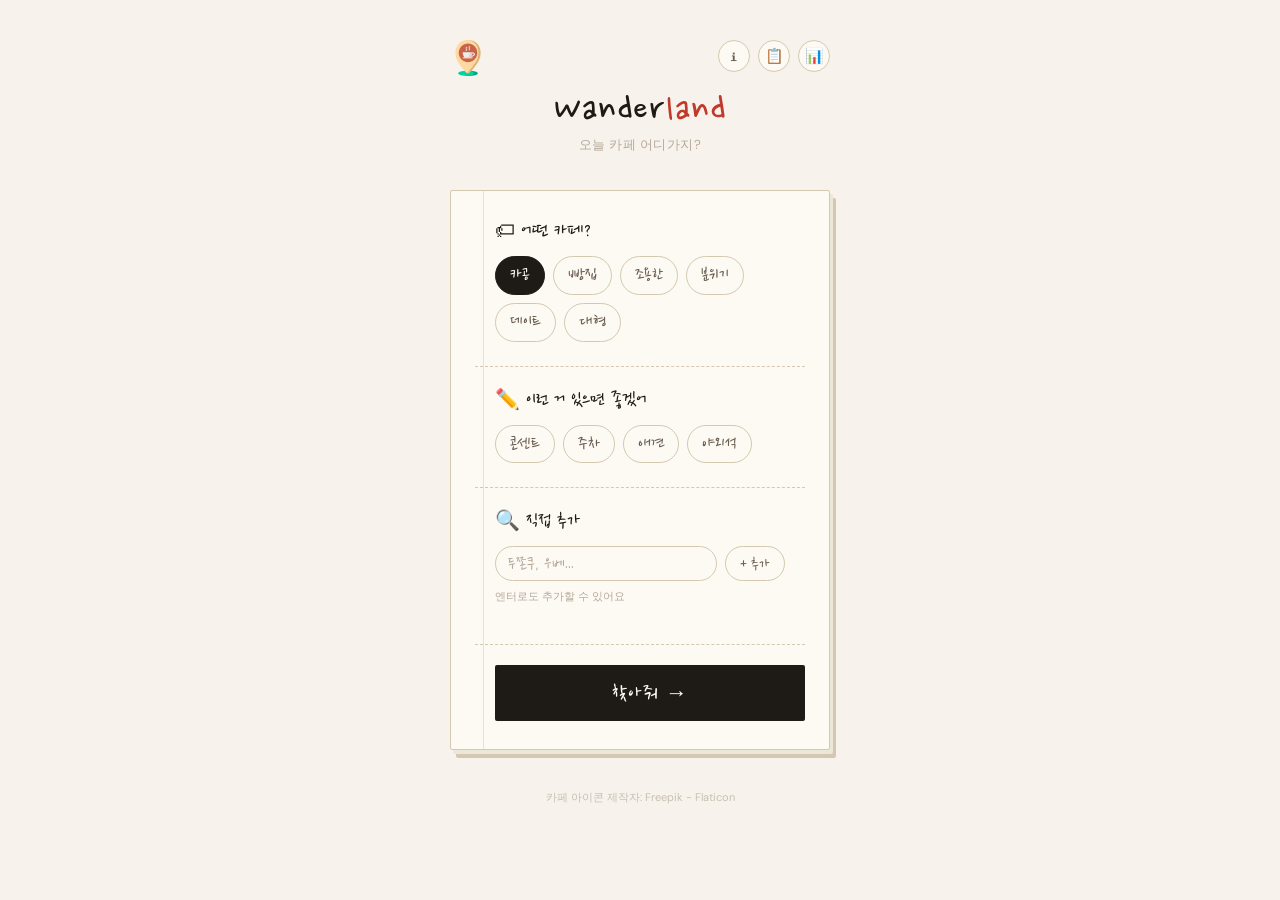
==== index.html @ 7b80c571 "refactor: 아이콘 파일 경로 정리" ====
<!DOCTYPE html>
<html lang="ko">
<head>
  <meta charset="UTF-8">
  <meta name="viewport" content="width=device-width, initial-scale=1.0">
  <meta name="theme-color" content="#fdfaf4">
  <meta name="apple-mobile-web-app-capable" content="yes">
  <title>Wanderland</title>
  <link rel="preconnect" href="https://fonts.googleapis.com">
  <link href="https://fonts.googleapis.com/css2?family=Nanum+Pen+Script&family=DM+Sans:wght@300;400;500&display=swap" rel="stylesheet">
  <link rel="manifest" href="/manifest.json">
  <link rel="apple-touch-icon" href="/images/wanderland-logo-192.png">
  <style>
    *, *::before, *::after { box-sizing: border-box; margin: 0; padding: 0; }

    :root {
      --cream: #f7f3ec;
      --cream-dark: #ede7da;
      --ink: #1e1a16;
      --ink-light: #6b5f52;
      --ink-faint: #b5a99a;
      --accent: #c0392b;
      --line: #d4c9b0;
      --green: #2e7d32;
      --green-bg: #e8f5e9;
      --red: #c62828;
      --red-bg: #fce4ec;
    }

    body {
      background: var(--cream);
      font-family: 'DM Sans', sans-serif;
      min-height: 100vh;
      display: flex;
      flex-direction: column;
      align-items: center;
      padding: 40px 16px 80px;
    }

    header {
      text-align: center;
      margin-bottom: 36px;
      width: 100%;
      max-width: 380px;
      position: relative;
      padding-top: 50px;
    }

    .logo-img {
      position: absolute;
      top: 0;
      left: 0;
      width: 36px;
      height: 36px;
      object-fit: contain;
    }

    .logo { font-family: 'Nanum Pen Script', cursive; font-size: 42px; color: var(--ink); letter-spacing: 1px; line-height: 1; }
    .logo span { color: var(--accent); }
    .tagline { font-size: 13px; color: var(--ink-faint); margin-top: 4px; letter-spacing: 0.5px; }

    .header-btns {
      position: absolute; top: 0; right: 0;
      display: flex; gap: 8px; align-items: center;
    }

    .icon-btn {
      width: 32px; height: 32px;
      border-radius: 50%;
      border: 1px solid var(--line);
      background: #fdfaf4;
      color: var(--ink-light);
      font-size: 15px;
      cursor: pointer;
      display: flex; align-items: center; justify-content: center;
      transition: all 0.15s;
      text-decoration: none;
    }

    .icon-btn:hover { background: var(--ink); color: #fdfaf4; border-color: var(--ink); }

    /* ── 메모지 카드 ── */
    .card {
      background: #fdfaf4;
      border: 1px solid var(--line);
      border-radius: 2px;
      padding: 28px 24px;
      width: 100%;
      max-width: 380px;
      position: relative;
      box-shadow: 3px 4px 0 var(--cream-dark), 6px 8px 0 var(--line);
    }

    /* 노트 왼쪽 세로선 */
    .card::before {
      content: '';
      position: absolute; top: 0; left: 32px;
      width: 1px; height: 100%;
      background: rgba(192, 57, 43, 0.15);
    }

    .section-title { font-family: 'Nanum Pen Script', cursive; font-size: 20px; color: var(--ink); margin-bottom: 12px; padding-left: 20px; }

    /* ── 칩 영역 ── */
    .chips {
      display: flex; flex-wrap: wrap; overflow-x: auto;
      gap: 8px; margin-bottom: 20px; padding-left: 20px; padding-bottom: 4px;
      scrollbar-width: none;
    }
    .chips::-webkit-scrollbar { display: none; }

    .chip {
      font-family: 'Nanum Pen Script', cursive; font-size: 18px;
      padding: 4px 14px; border-radius: 20px;
      border: 1.5px solid var(--line); background: transparent; color: var(--ink-light);
      cursor: pointer; transition: all 0.15s; user-select: none;
      line-height: 1.6; white-space: nowrap; flex-shrink: 0;
      display: flex; align-items: center; gap: 4px;
    }

    .chip:hover { border-color: var(--ink-light); }
    .chip.on { background: var(--ink); border-color: var(--ink); color: #fdfaf4; }
    .chip.accent.on { background: var(--accent); border-color: var(--accent); color: #fff; }
    /* 커스텀 칩 X 버튼 */
    .chip-remove { font-size: 12px; opacity: 0.7; cursor: pointer; margin-left: 2px; }

    /* ── 직접 키워드 입력 ── */
    .keyword-input-row {
      display: flex; gap: 8px;
      padding-left: 20px; margin-bottom: 8px;
      width: 100%; max-width: calc(100% - 20px);
    }

    .keyword-input {
      flex: 1 1 0; min-width: 0;
      font-family: 'Nanum Pen Script', cursive; font-size: 17px;
      padding: 6px 12px; border: 1.5px solid var(--line);
      border-radius: 20px; background: transparent; color: var(--ink); outline: none;
    }
    .keyword-input::placeholder { color: var(--ink-faint); }
    .keyword-input:focus { border-color: var(--ink-light); }

    .keyword-add-btn {
      flex-shrink: 0;
      font-family: 'Nanum Pen Script', cursive; font-size: 16px;
      padding: 6px 14px; border-radius: 20px;
      border: 1.5px solid var(--line); background: transparent; color: var(--ink-light);
      cursor: pointer; transition: all 0.15s; white-space: nowrap;
    }
    .keyword-add-btn:hover { background: var(--ink); border-color: var(--ink); color: #fdfaf4; }

    .keyword-hint { font-size: 11px; color: var(--ink-faint); padding-left: 20px; margin-bottom: 16px; }

    .divider { border: none; border-top: 1px dashed var(--line); margin: 4px 0 20px; }

    .find-btn {
      width: calc(100% - 20px); margin-left: 20px; padding: 14px;
      font-family: 'Nanum Pen Script', cursive; font-size: 22px;
      background: var(--ink); color: #fdfaf4;
      border: none; border-radius: 2px; cursor: pointer;
      letter-spacing: 1px; transition: transform 0.1s, background 0.1s;
    }
    .find-btn:active { transform: scale(0.98); }
    .find-btn:hover { background: #2c2520; }

    /* ── 로딩 ── */
    .loading { display: none; text-align: center; padding: 32px 0; font-family: 'Nanum Pen Script', cursive; font-size: 22px; color: var(--ink-light); }
    .loading.show { display: block; }

    /* ── 정렬 바 ── */
    .sort-bar { display: none; justify-content: space-between; align-items: center; width: 100%; max-width: 380px; margin: 16px 0 8px; }
    .sort-bar.show { display: flex; }
    .sort-btns { display: flex; gap: 8px; }

    .sort-btn { font-size: 12px; padding: 4px 12px; border-radius: 20px; border: 1px solid var(--line); background: transparent; color: var(--ink-light); cursor: pointer; transition: all 0.15s; }
    .sort-btn.on { background: var(--ink); border-color: var(--ink); color: #fdfaf4; }

    .feedback-link { font-size: 12px; color: var(--ink-faint); cursor: pointer; border-bottom: 1px dashed var(--line); padding-bottom: 1px; background: none; border-top: none; border-left: none; border-right: none; font-family: 'DM Sans', sans-serif; }
    .feedback-link:hover { color: var(--ink-light); }

    /* ── 반경 확장 안내 메시지 ── */
    .expand-notice { display: none; font-size: 12px; color: var(--ink-faint); text-align: center; margin-bottom: 8px; font-style: italic; }
    .expand-notice.show { display: block; }

    /* ── 결과 카드 ── */
    .results { width: 100%; max-width: 380px; display: flex; flex-direction: column; gap: 12px; }

    .result-card { background: #fdfaf4; border: 1px solid var(--line); border-radius: 2px; padding: 16px 18px; box-shadow: 2px 3px 0 var(--cream-dark); cursor: pointer; transition: transform 0.1s; animation: fadeUp 0.3s ease both; }
    .result-card:hover { transform: translateY(-2px); }

    @keyframes fadeUp { from { opacity: 0; transform: translateY(8px); } to { opacity: 1; transform: translateY(0); } }

    .result-name { font-family: 'Nanum Pen Script', cursive; font-size: 20px; color: var(--ink); margin-bottom: 4px; }
    .result-meta { font-size: 12px; color: var(--ink-faint); margin-bottom: 8px; }
    .result-tags { display: flex; flex-wrap: wrap; gap: 6px; }

    .tag { font-size: 11px; padding: 2px 8px; border-radius: 10px; background: var(--cream-dark); color: var(--ink-light); }
    .tag.open   { background: var(--green-bg); color: var(--green); }
    .tag.closed { background: var(--red-bg);   color: var(--red); }
    .map-hint { text-align: right; margin-top: 8px; font-size: 11px; color: var(--ink-faint); }

    .no-result { text-align: center; font-family: 'Nanum Pen Script', cursive; font-size: 22px; color: var(--ink-faint); padding: 32px 0; }
    .error-msg { display: none; font-size: 13px; color: var(--accent); text-align: center; margin-top: 8px; padding-left: 20px; }
    .error-msg.show { display: block; }

    /* ── 공통 모달 ── */
    .modal-overlay { display: none; position: fixed; inset: 0; background: rgba(30,26,22,0.45); z-index: 100; align-items: center; justify-content: center; padding: 16px; }
    .modal-overlay.show { display: flex; }

    .modal { background: #fdfaf4; border: 1px solid var(--line); border-radius: 2px; padding: 28px 24px; width: 100%; max-width: 340px; box-shadow: 4px 6px 0 var(--line); position: relative; max-height: 80vh; overflow-y: auto; }

    .modal-title { font-family: 'Nanum Pen Script', cursive; font-size: 24px; color: var(--ink); margin-bottom: 16px; }
    .modal-close { position: absolute; top: 12px; right: 16px; font-size: 18px; color: var(--ink-faint); cursor: pointer; background: none; border: none; font-family: 'DM Sans', sans-serif; }

    /* 피드백 모달 */
    .star-row { display: flex; gap: 8px; margin-bottom: 16px; }
    .star { font-size: 28px; cursor: pointer; transition: transform 0.1s; filter: grayscale(1); opacity: 0.4; }
    .star.on { filter: grayscale(0); opacity: 1; }
    .star:hover { transform: scale(1.2); }
    .modal-label { font-family: 'Nanum Pen Script', cursive; font-size: 18px; color: var(--ink-light); margin-bottom: 8px; display: block; }
    .modal-textarea { width: 100%; font-family: 'DM Sans', sans-serif; font-size: 13px; padding: 10px 12px; border: 1.5px solid var(--line); border-radius: 4px; background: var(--cream); color: var(--ink); resize: none; outline: none; margin-bottom: 16px; height: 80px; }
    .modal-textarea:focus { border-color: var(--ink-light); }
    .modal-submit { width: 100%; padding: 12px; font-family: 'Nanum Pen Script', cursive; font-size: 20px; background: var(--ink); color: #fdfaf4; border: none; border-radius: 2px; cursor: pointer; transition: background 0.1s; }
    .modal-submit:hover { background: #2c2520; }
    .modal-submit:disabled { opacity: 0.5; cursor: not-allowed; }

    /* (i) 안내 모달 */
    .info-section { margin-bottom: 16px; }
    .info-section-title { font-family: 'Nanum Pen Script', cursive; font-size: 18px; color: var(--ink); margin-bottom: 6px; }
    .info-item { font-size: 13px; color: var(--ink-light); line-height: 1.7; padding-left: 4px; }

    /* 개발자 노트 모달 */
    .release-list { display: flex; flex-direction: column; gap: 16px; }
    .release-note { background: var(--cream); border: 1px solid var(--line); border-radius: 2px; padding: 14px 16px; position: relative; box-shadow: 2px 3px 0 var(--cream-dark); }
    .release-note:nth-child(1) { transform: rotate(-0.5deg); }
    .release-note:nth-child(2) { transform: rotate(0.3deg); }
    .release-note:nth-child(3) { transform: rotate(-0.2deg); }
    .release-version { font-family: 'Nanum Pen Script', cursive; font-size: 20px; color: var(--accent); margin-bottom: 8px; }
    .release-date { font-size: 0.8rem; opacity: 0.7; }
    .release-item { font-size: 13px; color: var(--ink-light); line-height: 1.8; padding-left: 4px; }
    .release-item::before { content: '— '; color: var(--ink-faint); }
    
    .footer {
      margin-top: 40px;
      font-size: 11px;
      color: var(--ink-faint);
      text-align: center;
      opacity: 0.7;
    }

    .footer a {
      color: inherit;
      text-decoration: none;
    }
  </style>
</head>
<body>

  <header>
    <img src="/images/wanderland-logo-512.png" class="logo-img" alt="Wanderland 로고">
    <div class="logo">Wander<span>land</span></div>
    <p class="tagline">오늘 카페 어디가지?</p>
    <div class="header-btns">
      <button class="icon-btn" onclick="openModal('info-modal')" title="앱 안내">ℹ</button>
      <button class="icon-btn" onclick="openModal('devnote-modal')" title="개발자 노트">📋</button>
      <a class="icon-btn" href="/dashboard.html" title="대시보드">📊</a>
    </div>
  </header>

  <div class="card">
    <!-- 섹션 1: 어떤 카페? (기본 칩) -->
    <p class="section-title">🏷 어떤 카페?</p>
    <div class="chips" id="type-chips">
      <span class="chip on"  data-value="카공">카공</span>
      <span class="chip"     data-value="빵집">빵집</span>
      <span class="chip"     data-value="조용한">조용한</span>
      <span class="chip"     data-value="분위기 좋은">분위기</span>
      <span class="chip"     data-value="데이트">데이트</span>
      <span class="chip"     data-value="대형">대형</span>
    </div>

    <hr class="divider">

    <!-- 섹션 2: 편의 시설 칩 -->
    <p class="section-title">✏️ 이런 거 있으면 좋겠어</p>
    <div class="chips" id="feature-chips">
      <span class="chip accent" data-value="콘센트">콘센트</span>
      <span class="chip accent" data-value="주차">주차</span>
      <span class="chip accent" data-value="애견동반">애견</span>
      <span class="chip accent" data-value="야외석">야외석</span>
    </div>

    <hr class="divider">

    <!-- 섹션 3: 직접 키워드 입력 → 칩으로 추가 -->
    <p class="section-title">🔍 직접 추가</p>
    <div class="keyword-input-row">
      <input class="keyword-input" id="keyword-input" type="text" placeholder="두쫀쿠, 우베..." maxlength="20">
      <button class="keyword-add-btn" onclick="addCustomChip()">+ 추가</button>
    </div>
    <p class="keyword-hint">엔터로도 추가할 수 있어요</p>
    <div class="chips" id="custom-chips"></div>

    <hr class="divider">
    <button class="find-btn" onclick="search()">찾아줘 →</button>
    <p class="error-msg" id="error-msg">위치 권한이 필요해요. 브라우저에서 허용해줘요!</p>
  </div>

  <div class="loading" id="loading">헤매는 중... 🗺</div>

  <!-- 정렬 바 + 피드백 버튼 -->
  <div class="sort-bar" id="sort-bar">
    <div class="sort-btns">
      <button class="sort-btn on" id="sort-distance" onclick="sortBy('distance')">가까운 순</button>
      <button class="sort-btn"    id="sort-rating"   onclick="sortBy('rating')">리뷰 순</button>
    </div>
    <button class="feedback-link" onclick="openModal('feedback-modal')">피드백 남기기 ✏️</button>
  </div>

  <!-- 반경 확장 안내 -->
  <p class="expand-notice" id="expand-notice"></p>
  <div class="results" id="results"></div>

  <!-- (i) 앱 안내 모달 — 내용은 API에서 동적으로 채움 -->
  <div class="modal-overlay" id="info-modal">
    <div class="modal">
      <button class="modal-close" onclick="closeModal('info-modal')">✕</button>
      <p class="modal-title">Wanderland 안내 ℹ</p>
      <div id="info-content">
        <p class="info-item" style="color:var(--ink-faint)">불러오는 중...</p>
      </div>
    </div>
  </div>

  <!-- 개발자 노트 모달 — 내용은 API에서 동적으로 채움 -->
  <div class="modal-overlay" id="devnote-modal">
    <div class="modal">
      <button class="modal-close" onclick="closeModal('devnote-modal')">✕</button>
      <p class="modal-title">개발자 노트 📋</p>
      <div class="release-list" id="devnote-content">
        <p class="release-item" style="color:var(--ink-faint)">불러오는 중...</p>
      </div>
    </div>
  </div>

  <!-- 피드백 모달 -->
  <div class="modal-overlay" id="feedback-modal">
    <div class="modal">
      <button class="modal-close" onclick="closeModal('feedback-modal')">✕</button>
      <p class="modal-title">어떠셨어요? 🗒</p>
      <span class="modal-label">별점</span>
      <div class="star-row" id="star-row">
        <span class="star" data-v="1">⭐</span>
        <span class="star" data-v="2">⭐</span>
        <span class="star" data-v="3">⭐</span>
        <span class="star" data-v="4">⭐</span>
        <span class="star" data-v="5">⭐</span>
      </div>
      <span class="modal-label">한 마디 (선택)</span>
      <textarea class="modal-textarea" id="feedback-comment" placeholder="불편한 점, 원하는 기능, 뭐든요!"></textarea>
      <button class="modal-submit" id="modal-submit" onclick="submitFeedback()">제출할게요 →</button>
    </div>
  </div>

<script>
  // ─────────────────────────────────────────────
  // 상태 (State)
  // ─────────────────────────────────────────────
  const state = {
    places: [],          // 검색 결과
    sort: 'distance',    // 현재 정렬 기준
    userLat: null,       // 현재 위치 위도
    userLng: null,       // 현재 위치 경도
    customChips: [],     // 사용자가 직접 추가한 칩 목록
    feedbackRating: 0    // 피드백 별점
  };

  // ─────────────────────────────────────────────
  // ContentLoader: content/ 폴더 데이터를 API로 가져와 모달에 렌더링
  // ─────────────────────────────────────────────
  const ContentLoader = {
    // 앱 안내 (i) 모달 채우기
    async loadInfo() {
      const res  = await fetch('/api/content?type=info');
      const data = await res.json();

      document.getElementById('info-content').innerHTML =
        data.sections.map(s => `
          <div class="info-section">
            <p class="info-section-title">${s.title}</p>
            <p class="info-item">${s.body}</p>
          </div>
        `).join('');
    },

    // 개발자 노트 모달 채우기
    async loadDevNotes() {
      const res   = await fetch('/api/content?type=devnotes');
      const notes = await res.json();

      document.getElementById('devnote-content').innerHTML =
        notes.map((note, i) => `
          <div class="release-note" style="transform: rotate(${['-0.5deg','0.3deg','-0.2deg'][i % 3]})">
            <p class="release-version">${note.version}${i === 0 ? ' — NEW!' : ''}${note.label ? ` — ${note.label}` : ''}
              <span class="release-date">${note.date ?? ''}</span>
            </p>
            ${note.items.map(item => `<p class="release-item">${item}</p>`).join('')}
          </div>
        `).join('');
    }
  };

  // ─────────────────────────────────────────────
  // ModalManager
  // ─────────────────────────────────────────────
  function openModal(id) {
    document.getElementById(id).classList.add('show');

    // 모달 열릴 때 콘텐츠 로드 (최초 1회)
    if (id === 'info-modal' && !ContentLoader._infoLoaded) {
      ContentLoader.loadInfo();
      ContentLoader._infoLoaded = true;
    }
    if (id === 'devnote-modal' && !ContentLoader._devLoaded) {
      ContentLoader.loadDevNotes();
      ContentLoader._devLoaded = true;
    }
  }

  function closeModal(id) {
    document.getElementById(id).classList.remove('show');
    if (id === 'feedback-modal') {
      state.feedbackRating = 0;
      document.querySelectorAll('.star').forEach(s => s.classList.remove('on'));
      document.getElementById('feedback-comment').value = '';
    }
  }

  document.querySelectorAll('.modal-overlay').forEach(overlay => {
    overlay.addEventListener('click', e => {
      if (e.target === overlay) overlay.classList.remove('show');
    });
  });

  // ─────────────────────────────────────────────
  // ChipManager : 칩 선택/추가/삭제 관리
  // ─────────────────────────────────────────────
  const ChipManager = {
    // 기본 칩 토글 (on/off)
    init() {
      document.querySelectorAll('#type-chips .chip, #feature-chips .chip').forEach(chip => {
        chip.addEventListener('click', () => chip.classList.toggle('on'));
      });

      // 키워드 입력창 엔터키로 추가
      document.getElementById('keyword-input').addEventListener('keydown', e => {
        if (e.key === 'Enter') this.addCustom();
      });
    },

    // 선택된 칩의 data-value 배열 반환
    getSelected(groupId) {
      return [...document.querySelectorAll(`#${groupId} .chip.on`)].map(c => c.dataset.value);
    },

    // 커스텀 칩 추가 (입력창 → 칩으로 변환)
    addCustom() {
      const input = document.getElementById('keyword-input');
      const val = input.value.trim();
      if (!val || state.customChips.includes(val)) return;

      state.customChips.push(val);

      const chip = document.createElement('span');
      chip.className = 'chip on accent';
      chip.dataset.value = val;
      chip.innerHTML = `${val} <span class="chip-remove" onclick="ChipManager.removeCustom('${val}', this.parentElement)">✕</span>`;

      document.getElementById('custom-chips').appendChild(chip);
      input.value = '';
    },

    // 커스텀 칩 삭제
    removeCustom(val, el) {
      state.customChips = state.customChips.filter(v => v !== val);
      el.remove();
    },

    // 현재 선택된 모든 키워드 (기본 + 편의 + 커스텀)
    getAllKeywords() {
      return [
        ...this.getSelected('type-chips'),
        ...this.getSelected('feature-chips'),
        ...state.customChips
      ];
    }
  };

  // ─────────────────────────────────────────────
  // GeoUtils: 거리 계산 유틸리티
  // ─────────────────────────────────────────────
  const GeoUtils = {
    // Haversine 공식으로 두 좌표 사이 거리(m) 계산
    distance(lat1, lng1, lat2, lng2) {
      const R = 6371000;
      const dLat = (lat2 - lat1) * Math.PI / 180;
      const dLng = (lng2 - lng1) * Math.PI / 180;
      const a =
        Math.sin(dLat / 2) ** 2 +
        Math.cos(lat1 * Math.PI / 180) *
        Math.cos(lat2 * Math.PI / 180) *
        Math.sin(dLng / 2) ** 2;
      return Math.round(R * 2 * Math.atan2(Math.sqrt(a), Math.sqrt(1 - a)));
    },
    
    // 거리를 보기 좋게 포맷 (1000m 이상은 km)
    format(meters) {
      return meters >= 1000
        ? `${(meters / 1000).toFixed(1)}km`
        : `${meters}m`;
    }
  };

  // ─────────────────────────────────────────────
  // Sorter: 장소 정렬
  // ─────────────────────────────────────────────
  const Sorter = {
    sort(places, type) {
      return [...places].sort((a, b) => {
        if (type === 'distance') {
          const da = a.location ? GeoUtils.distance(state.userLat, state.userLng, a.location.latitude, a.location.longitude) : Infinity;
          const db = b.location ? GeoUtils.distance(state.userLat, state.userLng, b.location.latitude, b.location.longitude) : Infinity;
          return da - db;
        }
        return (parseFloat(b.rating) || 0) - (parseFloat(a.rating) || 0);
      });
    }
  };

  // ─────────────────────────────────────────────
  // Renderer: 결과 카드 렌더링
  // ─────────────────────────────────────────────
  const Renderer = {
    render(places) {
      const container = document.getElementById('results');
      container.innerHTML = '';

      if (!places.length) {
        container.innerHTML = '<p class="no-result">근처에 카페가 없어요 😢</p>';
        return;
      }

      const keywords = ChipManager.getAllKeywords();

      places.forEach((place, i) => {
        const name    = place.displayName?.text || '';
        const address = place.formattedAddress || '';
        const rating  = place.rating ? `⭐ ${place.rating.toFixed(1)} (${place.userRatingCount}개)` : '';
        const dist    = place.location ? GeoUtils.format(GeoUtils.distance(state.userLat, state.userLng, place.location.latitude, place.location.longitude)) : '';
        const url     = place.googleMapsUri || '';

        // 영업 중/종료 태그
        const isOpen  = place.regularOpeningHours?.openNow;
        const openTag = isOpen === true ? '<span class="tag open">영업 중</span>' : isOpen === false ? '<span class="tag closed">영업 종료</span>' : '';

        const card = document.createElement('div');
        card.className = 'result-card';
        card.style.animationDelay = `${i * 0.05}s`;
        card.innerHTML = `
          <div class="result-name">${name}</div>
          <div class="result-meta">${[dist, rating, address].filter(Boolean).join(' · ')}</div>
          <div class="result-tags">
            ${openTag}
            ${keywords.map(k => `<span class="tag">${k}</span>`).join('')}
          </div>
          <div class="map-hint">지도에서 보기 →</div>
        `;
        card.onclick = () => window.open(url, '_blank');
        container.appendChild(card);
      });
    }
  };

  // ─────────────────────────────────────────────
  // 검색 흐름
  // ─────────────────────────────────────────────

  // 현재 위치 가져오기 → 검색 시작
  function search() {
    const errorEl = document.getElementById('error-msg');
    errorEl.classList.remove('show');

    if (!navigator.geolocation) { errorEl.classList.add('show'); return; }

    document.getElementById('loading').classList.add('show');
    document.getElementById('results').innerHTML = '';
    document.getElementById('sort-bar').classList.remove('show');
    document.getElementById('expand-notice').classList.remove('show');

    navigator.geolocation.getCurrentPosition(
      pos => {
        state.userLat = pos.coords.latitude;
        state.userLng = pos.coords.longitude;
        fetchPlaces();
      },
      () => {
        document.getElementById('loading').classList.remove('show');
        errorEl.classList.add('show');
      }
    );
  }

  // API 호출하여 장소 데이터 가져오기
  async function fetchPlaces() {
    const keywords = ChipManager.getAllKeywords();
    const keyword  = keywords.length ? keywords.join(' ') + ' 카페' : '카페';

    try {
      const res  = await fetch(`/api/search?lat=${state.userLat}&lng=${state.userLng}&keyword=${encodeURIComponent(keyword)}`);
      const data = await res.json();

      document.getElementById('loading').classList.remove('show');

      if (data.places?.length) {
        state.places = data.places;
        state.sort   = 'distance';

        // 반경 확장 안내 메시지
        if (data.expandedRadius && data.expandedRadius > 500) {
          const notice = document.getElementById('expand-notice');
          notice.textContent = `근처에 없어서 ${(data.expandedRadius / 1000).toFixed(1)}km 범위로 넓혀봤어요 🗺`;
          notice.classList.add('show');
        }

        document.getElementById('sort-distance').classList.add('on');
        document.getElementById('sort-rating').classList.remove('on');
        document.getElementById('sort-bar').classList.add('show');
        Renderer.render(Sorter.sort(state.places, 'distance'));
      } else {
        document.getElementById('results').innerHTML = '<p class="no-result">근처에 카페가 없어요 😢</p>';
      }
    } catch {
      document.getElementById('loading').classList.remove('show');
      document.getElementById('results').innerHTML = '<p class="no-result">오류가 났어요 😢</p>';
    }
  }

  // 정렬 변경
  function sortBy(type) {
    state.sort = type;
    document.getElementById('sort-distance').classList.toggle('on', type === 'distance');
    document.getElementById('sort-rating').classList.toggle('on', type === 'rating');
    Renderer.render(Sorter.sort(state.places, type));
  }

  // 커스텀 칩 추가 (버튼 클릭)
  function addCustomChip() { ChipManager.addCustom(); }

  // ─────────────────────────────────────────────
  // 피드백
  // ─────────────────────────────────────────────
  document.querySelectorAll('.star').forEach(star => {
    star.addEventListener('click', () => {
      state.feedbackRating = parseInt(star.dataset.v);
      document.querySelectorAll('.star').forEach(s => {
        s.classList.toggle('on', parseInt(s.dataset.v) <= state.feedbackRating);
      });
    });
  });

  // 피드백 제출
  async function submitFeedback() {
    if (!state.feedbackRating) { alert('별점을 선택해줘요!'); return; }

    const btn = document.getElementById('modal-submit');
    btn.disabled = true;
    btn.textContent = '제출 중...';

    await fetch('/api/feedback', {
      method: 'POST',
      headers: { 'Content-Type': 'application/json' },
      body: JSON.stringify({
        rating:  state.feedbackRating,
        chips:   ChipManager.getAllKeywords(),
        comment: document.getElementById('feedback-comment').value
      })
    });

    btn.textContent = '감사해요 🎉';
    setTimeout(() => {
      closeModal('feedback-modal');
      btn.disabled = false;
      btn.textContent = '제출할게요 →';
    }, 1500);
  }

  // ─────────────────────────────────────────────
  // 초기화
  // ─────────────────────────────────────────────
  ChipManager.init();
</script>
</body>
<footer class="footer">
  <a href="https://www.flaticon.com/kr/free-icons/" target="_blank">
    카페 아이콘 제작자: Freepik - Flaticon
  </a>
</footer>
</html>
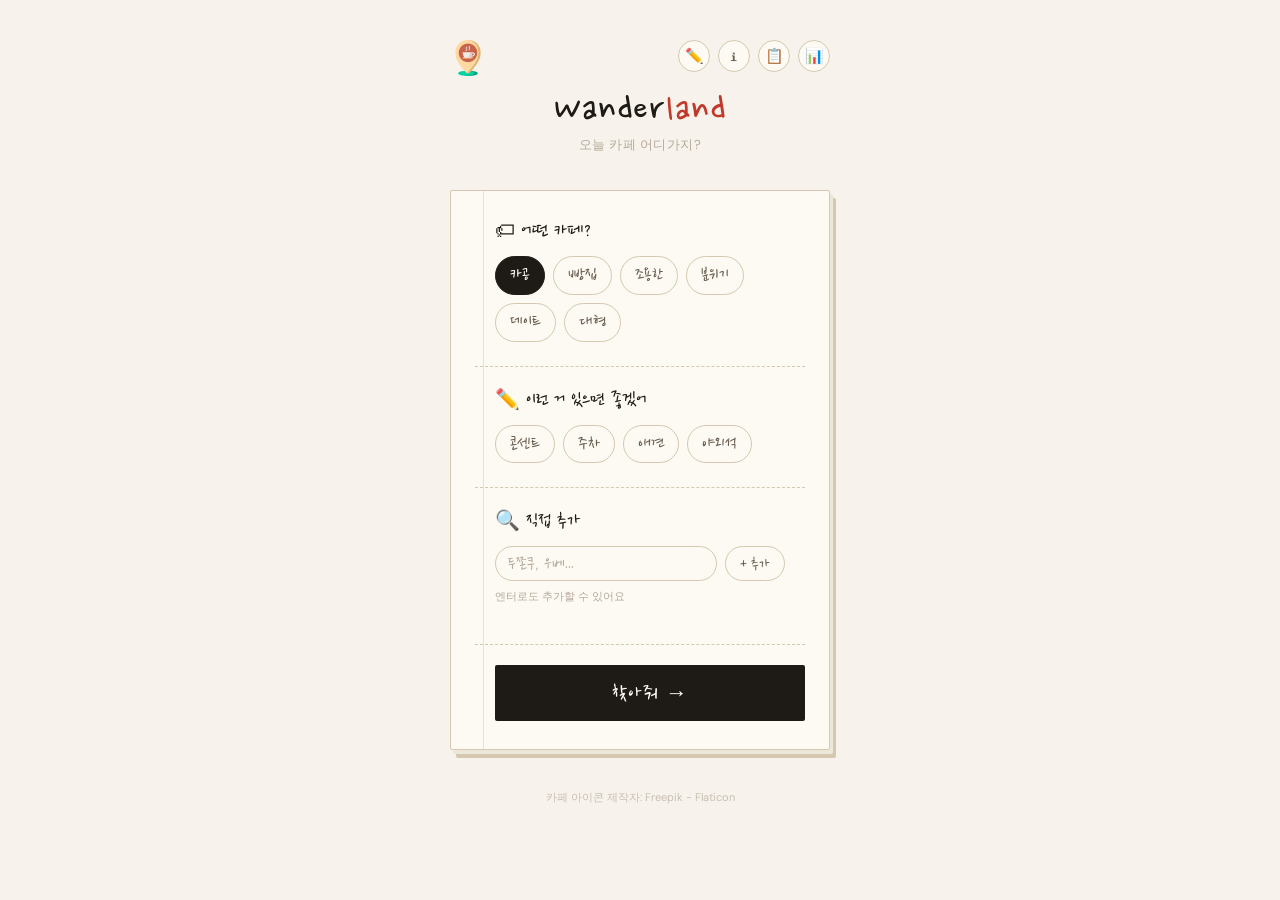
==== commit f4a131c0: "feat: 반경 넓히기 버튼 추가, 정렬 버튼 색상/표시 개선" ====
--- a/index.html
+++ b/index.html
@@ -167,13 +167,33 @@
     .loading { display: none; text-align: center; padding: 32px 0; font-family: 'Nanum Pen Script', cursive; font-size: 22px; color: var(--ink-light); }
     .loading.show { display: block; }
 
+    /* 로딩 점 애니메이션 */
+    .loading-dots span {
+      display: inline-block;
+      animation: bounce 1.2s infinite;
+      font-size: 28px;
+    }
+    .loading-dots span:nth-child(2) { animation-delay: 0.2s; }
+    .loading-dots span:nth-child(3) { animation-delay: 0.4s; }
+
+    @keyframes bounce {
+      0%, 80%, 100% { transform: translateY(0); opacity: 0.4; }
+      40%           { transform: translateY(-8px); opacity: 1; }
+    }
+
     /* ── 정렬 바 ── */
-    .sort-bar { display: none; justify-content: space-between; align-items: center; width: 100%; max-width: 380px; margin: 16px 0 8px; }
+    .sort-bar { display: none; flex-direction: column; align-items: stretch; justify-content: flex-start; width: 100%; max-width: 380px; margin: 16px 0 8px; }
     .sort-bar.show { display: flex; }
-    .sort-btns { display: flex; gap: 8px; }
+    .sort-btns { display: flex; gap: 8px; margin-top: 8px; }
 
     .sort-btn { font-size: 12px; padding: 4px 12px; border-radius: 20px; border: 1px solid var(--line); background: transparent; color: var(--ink-light); cursor: pointer; transition: all 0.15s; }
     .sort-btn.on { background: var(--ink); border-color: var(--ink); color: #fdfaf4; }
+
+    /* 구글 기반 정렬 버튼 */
+    .sort-btn.google-sort.on { background: #4285F4; border-color: #4285F4; color: #fff; }
+
+    /* 네이버 기반 정렬 버튼 */
+    .sort-btn.naver-sort.on { background: #03C75A; border-color: #03C75A; color: #fff; }
 
     .feedback-link { font-size: 12px; color: var(--ink-faint); cursor: pointer; border-bottom: 1px dashed var(--line); padding-bottom: 1px; background: none; border-top: none; border-left: none; border-right: none; font-family: 'DM Sans', sans-serif; }
     .feedback-link:hover { color: var(--ink-light); }
@@ -195,6 +215,8 @@
     .result-tags { display: flex; flex-wrap: wrap; gap: 6px; }
 
     .tag { font-size: 11px; padding: 2px 8px; border-radius: 10px; background: var(--cream-dark); color: var(--ink-light); }
+    .tag.google { background-color: #4285F4; color: white; }
+    .tag.naver { background-color: #03C75A; color: white; }
     .tag.open   { background: var(--green-bg); color: var(--green); }
     .tag.closed { background: var(--red-bg);   color: var(--red); }
     .map-hint { text-align: right; margin-top: 8px; font-size: 11px; color: var(--ink-faint); }
@@ -257,10 +279,11 @@
 <body>
 
   <header>
-    <img src="/images/wanderland-logo-512.png" class="logo-img" alt="Wanderland 로고">
+    <img src="/images/wanderland-logo.png" class="logo-img" alt="Wanderland 로고">
     <div class="logo">Wander<span>land</span></div>
     <p class="tagline">오늘 카페 어디가지?</p>
     <div class="header-btns">
+      <button class="icon-btn" onclick="openModal('feedback-modal')" title="피드백">✏️</button>
       <button class="icon-btn" onclick="openModal('info-modal')" title="앱 안내">ℹ</button>
       <button class="icon-btn" onclick="openModal('devnote-modal')" title="개발자 노트">📋</button>
       <a class="icon-btn" href="/dashboard.html" title="대시보드">📊</a>
@@ -306,15 +329,30 @@
     <p class="error-msg" id="error-msg">위치 권한이 필요해요. 브라우저에서 허용해줘요!</p>
   </div>
 
-  <div class="loading" id="loading">헤매는 중... 🗺</div>
+  <div class="loading" id="loading">
+    <div class="loading-dots">
+      <span>☕</span><span>☕</span><span>☕</span>
+    </div>
+    <p style="margin-top:8px; font-family:'Nanum Pen Script',cursive; font-size:20px; color:var(--ink-light)">헤매는 중...</p>
+  </div>
 
   <!-- 정렬 바 + 피드백 버튼 -->
   <div class="sort-bar" id="sort-bar">
+    <!-- 반경 넓히기 버튼 — 결과 있을 때만 표시 -->
+    <div id="expand-btn-row" style="display:none; width:100%; max-width:380px; margin-bottom:8px;">
+      <button onclick="expandSearch()" style="
+        width:100%; padding:10px;
+        font-family:'Nanum Pen Script',cursive; font-size:18px;
+        background:transparent; color:var(--ink-light);
+        border:1.5px dashed var(--line); border-radius:2px;
+        cursor:pointer; transition:all 0.15s;
+      ">반경 넓혀서 다시 찾아줘 →</button>
+    </div>
     <div class="sort-btns">
-      <button class="sort-btn on" id="sort-distance" onclick="sortBy('distance')">가까운 순</button>
-      <button class="sort-btn"    id="sort-rating"   onclick="sortBy('rating')">리뷰 순</button>
-    </div>
-    <button class="feedback-link" onclick="openModal('feedback-modal')">피드백 남기기 ✏️</button>
+      <button class="sort-btn google-sort on" id="sort-distance" onclick="sortBy('distance')">가까운 순</button>
+      <button class="sort-btn google-sort"    id="sort-rating"   onclick="sortBy('rating')">별점 순</button>
+      <button class="sort-btn naver-sort"     id="sort-trend"    onclick="sortBy('trend')">트렌드</button>
+    </div>
   </div>
 
   <!-- 반경 확장 안내 -->
@@ -367,12 +405,14 @@
   // 상태 (State)
   // ─────────────────────────────────────────────
   const state = {
-    places: [],          // 검색 결과
+    places: [],          // 구글 결과
+    trendPlaces: [],     // 네이버 결과 (트렌드용)
     sort: 'distance',    // 현재 정렬 기준
     userLat: null,       // 현재 위치 위도
     userLng: null,       // 현재 위치 경도
     customChips: [],     // 사용자가 직접 추가한 칩 목록
-    feedbackRating: 0    // 피드백 별점
+    feedbackRating: 0,   // 피드백 별점
+    currentRadius: 500,  // 현재 검색 반경 (m)
   };
 
   // ─────────────────────────────────────────────
@@ -532,7 +572,12 @@
           const db = b.location ? GeoUtils.distance(state.userLat, state.userLng, b.location.latitude, b.location.longitude) : Infinity;
           return da - db;
         }
-        return (parseFloat(b.rating) || 0) - (parseFloat(a.rating) || 0);
+        if (type === 'rating') {
+          return (parseFloat(b.rating) || 0) - (parseFloat(a.rating) || 0);
+        }
+        if (type === 'trend') {
+          return 0; // 정렬 필요 없음, 네이버 API 순서 그대로
+        }
       });
     }
   };
@@ -558,6 +603,10 @@
         const rating  = place.rating ? `⭐ ${place.rating.toFixed(1)} (${place.userRatingCount}개)` : '';
         const dist    = place.location ? GeoUtils.format(GeoUtils.distance(state.userLat, state.userLng, place.location.latitude, place.location.longitude)) : '';
         const url     = place.googleMapsUri || '';
+
+        // 출처 태그 (google/naver)
+        const source = place.source || 'google'; // 데이터에 없으면 기본 google
+        const sourceTag = `<span class="tag ${source}">${source === 'google' ? 'Google' : 'Naver'}</span>`;
 
         // 영업 중/종료 태그
         const isOpen  = place.regularOpeningHours?.openNow;
@@ -570,7 +619,7 @@
           <div class="result-name">${name}</div>
           <div class="result-meta">${[dist, rating, address].filter(Boolean).join(' · ')}</div>
           <div class="result-tags">
-            ${openTag}
+            ${sourceTag} ${openTag}
             ${keywords.map(k => `<span class="tag">${k}</span>`).join('')}
           </div>
           <div class="map-hint">지도에서 보기 →</div>
@@ -589,6 +638,9 @@
   function search() {
     const errorEl = document.getElementById('error-msg');
     errorEl.classList.remove('show');
+
+    // 새 검색 시작할 때 반경 초기화
+    state.currentRadius = 500;
 
     if (!navigator.geolocation) { errorEl.classList.add('show'); return; }
 
@@ -616,26 +668,34 @@
     const keyword  = keywords.length ? keywords.join(' ') + ' 카페' : '카페';
 
     try {
-      const res  = await fetch(`/api/search?lat=${state.userLat}&lng=${state.userLng}&keyword=${encodeURIComponent(keyword)}`);
+      // 초기 검색은 항상 500m부터 시작하고, 캐시는 radius=500 키로 활용
+      const res  = await fetch(`/api/search?lat=${state.userLat}&lng=${state.userLng}&keyword=${encodeURIComponent(keyword)}&radius=500`);
       const data = await res.json();
 
       document.getElementById('loading').classList.remove('show');
 
       if (data.places?.length) {
-        state.places = data.places;
-        state.sort   = 'distance';
+        state.places      = data.places      || [];
+        state.trendPlaces = data.trendPlaces || [];
+        state.sort        = 'distance';
 
         // 반경 확장 안내 메시지
-        if (data.expandedRadius && data.expandedRadius > 500) {
+        if (data.expandedRadius && data.expandedRadius > 500 && state.sort !== 'trend') {
           const notice = document.getElementById('expand-notice');
           notice.textContent = `근처에 없어서 ${(data.expandedRadius / 1000).toFixed(1)}km 범위로 넓혀봤어요 🗺`;
           notice.classList.add('show');
         }
 
+        ['sort-distance', 'sort-rating', 'sort-trend'].forEach(id => {
+          document.getElementById(id).classList.remove('on');
+        });
         document.getElementById('sort-distance').classList.add('on');
-        document.getElementById('sort-rating').classList.remove('on');
         document.getElementById('sort-bar').classList.add('show');
         Renderer.render(Sorter.sort(state.places, 'distance'));
+
+        state.currentRadius = data.expandedRadius || 500;
+        document.getElementById('expand-btn-row').style.display = 
+          state.currentRadius < 5000 ? '' : 'none';
       } else {
         document.getElementById('results').innerHTML = '<p class="no-result">근처에 카페가 없어요 😢</p>';
       }
@@ -645,12 +705,80 @@
     }
   }
 
+  // 현재 검색에 사용된 반경 상태 추가
+  // state 객체에 추가
+  state.currentRadius = 500; // 현재 검색 반경 (기본 500m)
+
+  // 반경 넓히기 함수
+  async function expandSearch() {
+    // 500 → 1000 → 2000 → 5000 순으로 확장
+    const steps = [500, 1000, 2000, 5000];
+    const currentIdx = steps.indexOf(state.currentRadius);
+    if (currentIdx === steps.length - 1) {
+      alert('더 이상 넓힐 수 없어요!');
+      return;
+    }
+    state.currentRadius = steps[currentIdx + 1];
+    
+    document.getElementById('loading').classList.add('show');
+    document.getElementById('results').innerHTML = '';
+    document.getElementById('expand-btn-row').style.display = 'none';
+    document.getElementById('sort-bar').classList.remove('show');
+
+    // 반경을 강제로 지정해서 재검색
+    const keywords = ChipManager.getAllKeywords();
+    const keyword  = keywords.length ? keywords.join(' ') + ' 카페' : '카페';
+
+    try {
+      const res  = await fetch(
+        `/api/search?lat=${state.userLat}&lng=${state.userLng}&keyword=${encodeURIComponent(keyword)}&radius=${state.currentRadius}`
+      );
+      const data = await res.json();
+
+      document.getElementById('loading').classList.remove('show');
+
+      if (data.places?.length) {
+        state.places = data.places;
+        const notice = document.getElementById('expand-notice');
+        notice.textContent = `${(state.currentRadius / 1000).toFixed(1)}km 범위로 찾아봤어요 🗺`;
+        notice.classList.add('show');
+        document.getElementById('sort-bar').classList.add('show');
+        document.getElementById('expand-btn-row').style.display = state.currentRadius < 5000 ? '' : 'none';
+        Renderer.render(Sorter.sort(state.places, state.sort));
+      }
+    } catch {
+      document.getElementById('loading').classList.remove('show');
+    }
+  }
+
   // 정렬 변경
   function sortBy(type) {
     state.sort = type;
-    document.getElementById('sort-distance').classList.toggle('on', type === 'distance');
-    document.getElementById('sort-rating').classList.toggle('on', type === 'rating');
-    Renderer.render(Sorter.sort(state.places, type));
+
+    // 모든 버튼 off
+    ['sort-distance', 'sort-rating', 'sort-trend'].forEach(id => {
+      document.getElementById(id).classList.remove('on');
+    });
+
+    // 선택된 버튼 on
+    const idMap = { distance: 'sort-distance', rating: 'sort-rating', trend: 'sort-trend' };
+    document.getElementById(idMap[type]).classList.add('on');
+
+    // 트렌드일 때 반경 관련 UI 숨기기
+    const isTrend = type === 'trend';
+    const expandNotice = document.getElementById('expand-notice');
+    const expandBtnRow = document.getElementById('expand-btn-row');
+
+    if (expandNotice) {
+      expandNotice.classList.toggle('show', !isTrend && expandNotice.textContent !== '');
+    }
+    if (expandBtnRow) {
+      expandBtnRow.style.display = isTrend ? 'none' : (state.currentRadius < 5000 ? '' : 'none');
+    }
+
+    // 트렌드는 네이버 결과, 나머지는 구글 결과
+    const places = type === 'trend' ? state.trendPlaces : state.places;
+    Renderer.render(Sorter.sort(places, type));
   }
 
   // 커스텀 칩 추가 (버튼 클릭)
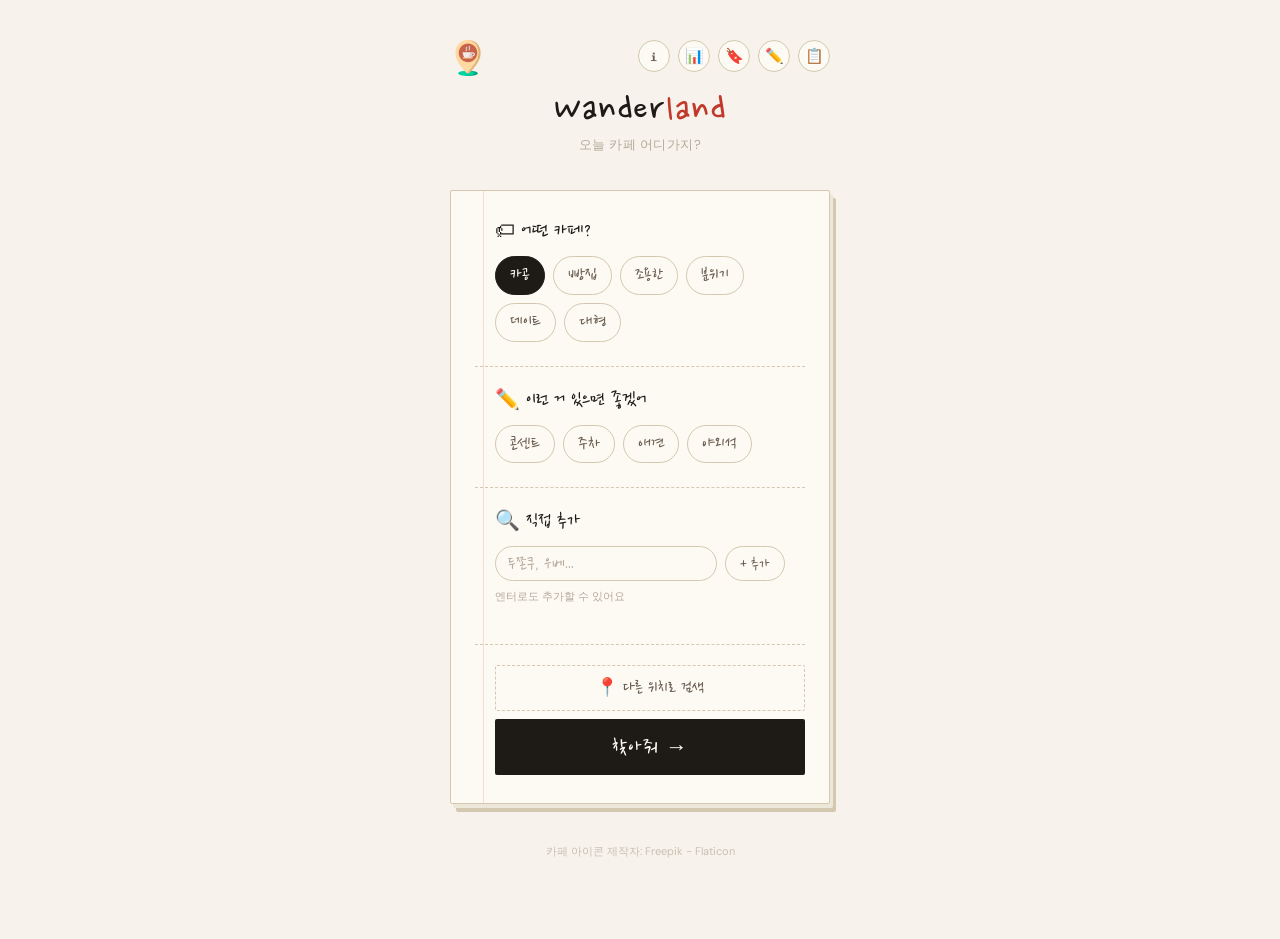
==== commit 223a0a27: "feat: 카카오맵 위치 선택, 로컬 스토리지, 추천 카페 피드백 추가" ====
--- a/index.html
+++ b/index.html
@@ -10,6 +10,7 @@
   <link href="https://fonts.googleapis.com/css2?family=Nanum+Pen+Script&family=DM+Sans:wght@300;400;500&display=swap" rel="stylesheet">
   <link rel="manifest" href="/manifest.json">
   <link rel="apple-touch-icon" href="/images/wanderland-logo-192.png">
+  <script src="//dapi.kakao.com/v2/maps/sdk.js?appkey=61503eb94f2c868e383de9347f24f56c&libraries=services"></script>
   <style>
     *, *::before, *::after { box-sizing: border-box; margin: 0; padding: 0; }
 
@@ -101,6 +102,158 @@
 
     .section-title { font-family: 'Nanum Pen Script', cursive; font-size: 20px; color: var(--ink); margin-bottom: 12px; padding-left: 20px; }
 
+    /* 위치 선택 모달 지도 */
+    #kakao-map { width: 100%; height: 240px; border-radius: 4px; border: 1px solid var(--line); }
+
+    /* 저장 버튼 */
+    .save-btn {
+      background: none; border: none; cursor: pointer;
+      font-size: 18px; padding: 4px; line-height: 1;
+      transition: transform 0.1s;
+    }
+    .save-btn:hover { transform: scale(1.2); }
+
+    /* 피드백 버튼 */
+    .react-row {
+      display: flex; gap: 8px; margin-top: 10px;
+    }
+    .react-btn {
+      background: none; border: none; cursor: pointer;
+      font-size: 18px; padding: 2px;
+      transition: transform 0.15s;
+      line-height: 1;
+    }
+    .react-btn:hover { transform: scale(1.2); }
+    .react-btn.voted { opacity: 0.5; cursor: default; }
+
+    /* 카드 액션 행 */
+    .card-actions {
+      display: flex;
+      align-items: flex-start;
+      gap: 12px;
+      margin-top: 10px;
+      padding-top: 8px;
+      border-top: 1px dashed var(--line);
+    }
+
+    .card-action-row {
+      display: flex;
+      justify-content: flex-end;
+      gap: 8px;
+      margin-top: 8px;
+      padding-top: 6px;
+      border-top: 1px dashed var(--line);
+    }
+
+    .card-action-btn {
+      background: none;
+      border: none;
+      cursor: pointer;
+      font-size: 17px;
+      padding: 2px 4px;
+      border-radius: 6px;
+      transition: transform 0.1s, background 0.1s;
+      line-height: 1;
+    }
+
+    .card-action-btn:hover { transform: scale(1.2); background: var(--cream-dark); }
+    .card-action-btn.voted { opacity: 0.4; cursor: default; transform: none; }
+    .card-action-btn.saved { color: #E83A3A; }
+
+    /* 좋아요/별로 투표 후 색상 */
+    .card-action-btn.voted-good { 
+      opacity: 1; 
+      filter: sepia(1) saturate(3) hue-rotate(80deg); /* 초록빛 */
+    }
+    .card-action-btn.voted-bad { 
+      opacity: 1;
+      filter: sepia(1) saturate(3) hue-rotate(300deg); /* 붉은빛 */
+    }
+
+    /* 왼쪽 액션 바 */
+    .action-bar {
+      display: none;
+      flex-direction: column;
+      gap: 4px;
+      position: sticky;
+      top: 20px;
+      background: #fdfaf4;
+      border: 1px solid var(--line);
+      border-radius: 2px;
+      padding: 10px 8px;
+      box-shadow: 2px 3px 0 var(--cream-dark);
+      min-width: 52px;
+      align-items: center;
+    }
+
+    .action-bar.show { display: flex; }
+
+    .action-bar-item {
+      display: flex;
+      flex-direction: column;
+      align-items: center;
+      gap: 2px;
+    }
+
+    .action-bar-icon {
+      font-size: 16px;
+      line-height: 1;
+    }
+
+    .action-bar-label {
+      font-size: 9px;
+      color: var(--ink-faint);
+      font-family: 'DM Sans', sans-serif;
+      white-space: nowrap;
+    }
+
+    .action-bar-divider {
+      width: 24px;
+      height: 1px;
+      background: var(--line);
+      margin: 4px 0;
+    }
+
+    /* 왼쪽 설명 레이블 */
+    .action-label {
+      font-size: 10px;
+      color: var(--ink-faint);
+      line-height: 1.6;
+      white-space: nowrap;
+      padding-top: 2px;
+    }
+
+    /* 오른쪽 버튼 그룹 */
+    .action-btns {
+      display: flex;
+      gap: 10px;
+      align-items: center;
+      margin-left: auto;
+    }
+
+    /* 저장 버튼 */
+    .save-btn {
+      background: none; border: none; cursor: pointer;
+      font-size: 18px; padding: 2px; line-height: 1;
+      transition: transform 0.15s;
+    }
+    .save-btn:hover { transform: scale(1.2); }
+
+    /* 저장된 카페 목록 */
+    .saved-list { display: flex; flex-direction: column; gap: 10px; padding-left: 16px; }
+    .saved-item {
+      display: flex; justify-content: space-between; align-items: center;
+      font-size: 13px; color: var(--ink);
+      border-bottom: 1px dashed var(--line); padding-bottom: 8px;
+    }
+    .saved-item-name { font-family: 'Nanum Pen Script', cursive; font-size: 17px; }
+    .saved-delete-btn {
+      font-size: 12px; color: var(--ink-faint);
+      background: none; border: none; cursor: pointer;
+      padding: 2px 6px;
+    }
+    .saved-delete-btn:hover { color: var(--accent); }
+
     /* ── 칩 영역 ── */
     .chips {
       display: flex; flex-wrap: wrap; overflow-x: auto;
@@ -214,6 +367,15 @@
     .result-meta { font-size: 12px; color: var(--ink-faint); margin-bottom: 8px; }
     .result-tags { display: flex; flex-wrap: wrap; gap: 6px; }
 
+    /* 결과 영역 래퍼 */
+    .results-wrapper {
+      display: flex;
+      gap: 12px;
+      width: 100%;
+      max-width: 440px;
+      align-items: flex-start;
+    }
+
     .tag { font-size: 11px; padding: 2px 8px; border-radius: 10px; background: var(--cream-dark); color: var(--ink-light); }
     .tag.google { background-color: #4285F4; color: white; }
     .tag.naver { background-color: #03C75A; color: white; }
@@ -228,6 +390,7 @@
     /* ── 공통 모달 ── */
     .modal-overlay { display: none; position: fixed; inset: 0; background: rgba(30,26,22,0.45); z-index: 100; align-items: center; justify-content: center; padding: 16px; }
     .modal-overlay.show { display: flex; }
+    #feedback-modal { z-index: 200; } /* 피드백 모달은 다른 모달 위에 */
 
     .modal { background: #fdfaf4; border: 1px solid var(--line); border-radius: 2px; padding: 28px 24px; width: 100%; max-width: 340px; box-shadow: 4px 6px 0 var(--line); position: relative; max-height: 80vh; overflow-y: auto; }
 
@@ -283,10 +446,11 @@
     <div class="logo">Wander<span>land</span></div>
     <p class="tagline">오늘 카페 어디가지?</p>
     <div class="header-btns">
+      <button class="icon-btn" onclick="openModal('info-modal')" title="앱 안내">ℹ</button>
+      <a class="icon-btn" href="/dashboard.html" title="대시보드">📊</a>
+      <button class="icon-btn" onclick="openModal('saved-modal')" title="저장한 카페">🔖</button>
       <button class="icon-btn" onclick="openModal('feedback-modal')" title="피드백">✏️</button>
-      <button class="icon-btn" onclick="openModal('info-modal')" title="앱 안내">ℹ</button>
       <button class="icon-btn" onclick="openModal('devnote-modal')" title="개발자 노트">📋</button>
-      <a class="icon-btn" href="/dashboard.html" title="대시보드">📊</a>
     </div>
   </header>
 
@@ -325,6 +489,18 @@
     <div class="chips" id="custom-chips"></div>
 
     <hr class="divider">
+    <button
+      onclick="openModal('location-modal')"
+      style="
+        width:calc(100% - 20px); margin-left:20px; margin-bottom:8px; padding:10px;
+        font-family:'Nanum Pen Script',cursive; font-size:18px;
+        background:transparent; color:var(--ink-light);
+        border:1.5px dashed var(--line); border-radius:2px; cursor:pointer;
+      "
+      id="location-display"
+    >
+      📍 다른 위치로 검색
+    </button>
     <button class="find-btn" onclick="search()">찾아줘 →</button>
     <p class="error-msg" id="error-msg">위치 권한이 필요해요. 브라우저에서 허용해줘요!</p>
   </div>
@@ -357,7 +533,24 @@
 
   <!-- 반경 확장 안내 -->
   <p class="expand-notice" id="expand-notice"></p>
-  <div class="results" id="results"></div>
+    <div class="results-wrapper">
+    <div class="action-bar" id="action-bar">
+      <div class="action-bar-item">
+        <span class="action-bar-icon">🤍</span>
+        <span class="action-bar-label">저장</span>
+      </div>
+      <div class="action-bar-divider"></div>
+      <div class="action-bar-item">
+        <span class="action-bar-icon">👍</span>
+        <span class="action-bar-label">좋아요</span>
+      </div>
+      <div class="action-bar-item">
+        <span class="action-bar-icon">👎</span>
+        <span class="action-bar-label">별로</span>
+      </div>
+    </div>
+    <div class="results" id="results"></div>
+  </div>
 
   <!-- (i) 앱 안내 모달 — 내용은 API에서 동적으로 채움 -->
   <div class="modal-overlay" id="info-modal">
@@ -400,6 +593,60 @@
     </div>
   </div>
 
+  <!-- 위치 선택 모달 -->
+  <div class="modal-overlay" id="location-modal">
+    <div class="modal">
+      <button class="modal-close" onclick="closeModal('location-modal')">✕</button>
+      <p class="modal-title">위치 선택 📍</p>
+
+      <div style="display:flex; gap:8px; margin-bottom:12px;">
+        <input
+          id="location-search-input"
+          class="keyword-input"
+          style="flex:1"
+          placeholder="동네 검색 (예: 혜화동)"
+          type="text"
+        >
+        <button class="keyword-add-btn" onclick="LocationManager.search()">검색</button>
+      </div>
+
+      <div style="position:relative;">
+        <div id="map-loading" style="
+          position:absolute; inset:0;
+          display:flex; align-items:center; justify-content:center;
+          background:var(--cream); border-radius:4px;
+          font-family:'Nanum Pen Script',cursive; font-size:18px; color:var(--ink-faint);
+          z-index:1;
+        ">지도 불러오는 중... 🗺</div>
+        <div id="kakao-map"></div>
+      </div>
+
+      <div style="margin-top:8px; display:flex; flex-direction:column; gap:4px;">
+        <p style="font-size:11px; color:var(--ink-faint); text-align:center">
+          지도를 클릭하면 위치가 선택돼요
+        </p>
+        <p style="font-size:11px; color:var(--ink-faint); text-align:center; font-style:italic;">
+          선택하지 않으면 현재 GPS 위치로 검색돼요 📡
+        </p>
+      </div>
+
+      <button class="modal-submit" style="margin-top:12px" onclick="LocationManager.confirm()">
+        이 위치로 검색할게요 →
+      </button>
+    </div>
+  </div>
+
+  <!-- 저장한 카페 모달 -->
+  <div class="modal-overlay" id="saved-modal">
+    <div class="modal">
+      <button class="modal-close" onclick="closeModal('saved-modal')">✕</button>
+      <p class="modal-title">저장한 카페 🔖</p>
+      <div class="saved-list" id="saved-list">
+        <p style="font-size:13px; color:var(--ink-faint)">아직 저장한 카페가 없어요</p>
+      </div>
+    </div>
+  </div>
+
 <script>
   // ─────────────────────────────────────────────
   // 상태 (State)
@@ -465,12 +712,33 @@
       ContentLoader.loadDevNotes();
       ContentLoader._devLoaded = true;
     }
+    if (id === 'location-modal') {
+      setTimeout(() => LocationManager.initMap(), 100); // DOM 렌더 후 초기화
+    }
+    if (id === 'saved-modal') SaveManager.renderModal();
+    if (id === 'feedback-modal') {
+      // 카페 피드백에서 열린 경우 타이틀 변경
+      const title = document.querySelector('#feedback-modal .modal-title');
+      if (state.pendingCafeName) {
+        const emoji = state.pendingSatisfaction === 'good' ? '👍' : '👎';
+        title.textContent = `${emoji} 이유가 있나요? 🗒`;
+        document.getElementById('feedback-comment').placeholder =
+          `${state.pendingCafeName}에 대해 한 마디 남겨줘요! (선택)`;
+      } else {
+        title.textContent = '어떠셨어요? 🗒';
+        document.getElementById('feedback-comment').placeholder =
+          '불편한 점, 원하는 기능, 뭐든요!';
+      }
+    }
   }
 
   function closeModal(id) {
     document.getElementById(id).classList.remove('show');
     if (id === 'feedback-modal') {
       state.feedbackRating = 0;
+      state.pendingCafeName = null;
+      state.pendingSatisfaction = null;
+      state.pendingKeywords = null;
       document.querySelectorAll('.star').forEach(s => s.classList.remove('on'));
       document.getElementById('feedback-comment').value = '';
     }
@@ -481,6 +749,212 @@
       if (e.target === overlay) overlay.classList.remove('show');
     });
   });
+
+  // ─────────────────────────────────────────────
+  // LocationManager: 위치 선택 관리 (GPS + 카카오맵 핀)
+  // ─────────────────────────────────────────────
+  const LocationManager = {
+    map:    null,  // 카카오맵 인스턴스
+    marker: null,  // 현재 선택 핀
+    lat:    null,
+    lng:    null,
+
+    // 지도 초기화 (모달 열릴 때 1회)
+    initMap() {
+      if (this.map) return;
+
+      // SDK는 이미 로드됨, 바로 지도 생성
+      const center = new kakao.maps.LatLng(
+        state.userLat || 37.5665,
+        state.userLng || 126.9780
+      );
+      this.map = new kakao.maps.Map(
+        document.getElementById('kakao-map'),
+        { center, level: 4 }
+      );
+
+      // 지도 로드 완료되면 로딩 숨기기
+      kakao.maps.event.addListener(this.map, 'tilesloaded', () => {
+        const loading = document.getElementById('map-loading');
+        if (loading) loading.style.display = 'none';
+      });
+
+      kakao.maps.event.addListener(this.map, 'click', e => {
+        this.setPin(e.latLng.getLat(), e.latLng.getLng());
+      });
+      if (state.userLat) this.setPin(state.userLat, state.userLng);
+    },
+
+    // 핀 설정
+    setPin(lat, lng) {
+      this.lat = lat;
+      this.lng = lng;
+      const pos = new kakao.maps.LatLng(lat, lng);
+      if (this.marker) {
+        this.marker.setPosition(pos);
+      } else {
+        this.marker = new kakao.maps.Marker({ position: pos, map: this.map });
+      }
+      this.map.panTo(pos);
+    },
+
+    // 주소 검색
+    async search() {
+      const query = document.getElementById('location-search-input').value.trim();
+      if (!query) return;
+      
+      // 검색 중 로딩 표시
+      const loading = document.getElementById('map-loading');
+      if (loading) loading.style.display = 'flex';
+
+      const res  = await fetch(`/api/search?geocode=${encodeURIComponent(query)}`);
+      const data = await res.json();
+
+      if (data.lat) {
+        this.setPin(data.lat, data.lng);
+        // 핀 찍으면 tilesloaded 이벤트가 로딩 숨겨줌
+      } else {
+        alert('주소를 찾지 못했어요');
+      }
+    },
+
+    // 위치 확정
+    confirm() {
+      if (!this.lat) { alert('지도를 클릭해서 위치를 선택해줘요!'); return; }
+      state.selectedLat  = this.lat;
+      state.selectedLng  = this.lng;
+      state.usingCustomLocation = true;
+
+      // 버튼 텍스트 업데이트
+      document.getElementById('location-display').textContent =
+        `📍 ${state.selectedAddr || '선택한 위치'}로 검색`;
+
+      // 역지오코딩으로 주소 가져오기
+      const geocoder = new kakao.maps.services.Geocoder();
+      geocoder.coord2Address(this.lng, this.lat, (result, status) => {
+        if (status === kakao.maps.services.Status.OK) {
+          const addr = result[0].road_address?.address_name
+            || result[0].address?.address_name || '';
+          state.selectedAddr = addr;
+          document.getElementById('location-display').textContent =
+            `📍 ${addr}으로 검색`;
+        }
+      });
+
+      closeModal('location-modal');
+    }
+  };
+
+  // ─────────────────────────────────────────────
+  // SaveManager: 카페 저장/삭제 (로컬스토리지)
+  // ─────────────────────────────────────────────
+  const SaveManager = {
+    KEY: 'wanderland_saved',
+
+    // 저장된 카페 목록 가져오기
+    getAll() {
+      return JSON.parse(localStorage.getItem(this.KEY) || '[]');
+    },
+
+    // 카페 저장
+    save(place) {
+      const list = this.getAll();
+      // 중복 체크 (이름+주소)
+      const exists = list.some(p => p.name === place.name && p.address === place.address);
+      if (exists) return false;
+      list.unshift({ // 최신이 위로
+        name:    place.name,
+        address: place.address,
+        url:     place.url,
+        source:  place.source,
+        keywords: place.keywords || [],
+        savedAt: new Date().toISOString()
+      });
+      localStorage.setItem(this.KEY, JSON.stringify(list));
+      return true;
+    },
+
+    // 카페 삭제
+    remove(name, address) {
+      const list = this.getAll().filter(
+        p => !(p.name === name && p.address === address)
+      );
+      localStorage.setItem(this.KEY, JSON.stringify(list));
+    },
+
+    // 저장 여부 확인
+    isSaved(name, address) {
+      return this.getAll().some(p => p.name === name && p.address === address);
+    },
+
+    // 저장 목록 모달 렌더링
+    renderModal() {
+      const list = this.getAll();
+      const container = document.getElementById('saved-list');
+
+      if (!list.length) {
+        container.innerHTML = '<p style="font-size:13px; color:var(--ink-faint)">아직 저장한 카페가 없어요</p>';
+        return;
+      }
+
+      container.innerHTML = list.map(p => `
+        <div class="saved-item" style="flex-direction:column; align-items:flex-start; gap:6px;">
+          <div style="display:flex; justify-content:space-between; align-items:center; width:100%;">
+            <div>
+              <div class="saved-item-name">${p.name}</div>
+              <div style="font-size:11px; color:var(--ink-faint)">${p.address}</div>
+              ${p.keywords?.length ? `
+                <div style="display:flex; flex-wrap:wrap; gap:4px; margin-top:4px;">
+                  ${p.keywords.map(k => `<span class="tag">${k}</span>`).join('')}
+                </div>
+              ` : ''}
+            </div>
+            <div style="display:flex; gap:6px; align-items:center;">
+              <a href="${p.url}" target="_blank" style="font-size:11px; color:var(--ink-faint); text-decoration:none;">지도 →</a>
+              <button class="saved-delete-btn" onclick="SaveManager.remove('${p.name.replace(/'/g,"\\'")}', '${p.address.replace(/'/g,"\\'")}'); SaveManager.renderModal();">삭제</button>
+            </div>
+          </div>
+          <!-- 저장 목록에서도 피드백 가능 -->
+          <div class="card-action-row" style="width:100%; justify-content:flex-start;">
+            <button
+              class="card-action-btn"
+              title="좋았어요"
+              data-name="${p.name.replace(/"/g,'&quot;')}"
+              data-address="${p.address.replace(/"/g,'&quot;')}"
+              data-source="${p.source}"
+              data-keywords="${(p.keywords || []).join(',')}"
+              data-satisfaction="good"
+              onclick="sendCafeFeedbackFromSaved(event, this)"
+            >👍</button>
+            <button
+              class="card-action-btn"
+              title="별로였어요"
+              data-name="${p.name.replace(/"/g,'&quot;')}"
+              data-address="${p.address.replace(/"/g,'&quot;')}"
+              data-source="${p.source}"
+              data-keywords="${(p.keywords || []).join(',')}"
+              data-satisfaction="bad"
+              onclick="sendCafeFeedbackFromSaved(event, this)"
+            >👎</button>
+            <span style="font-size:11px; color:var(--ink-faint); margin-left:4px;">다녀오셨나요?</span>
+          </div>
+        </div>
+      `).join('');
+    }
+  };
+
+  // 저장 목록에서 피드백 보낼 때 — data 속성에서 읽어오기
+  function sendCafeFeedbackFromSaved(e, btn) {
+    const name         = btn.dataset.name;
+    const address      = btn.dataset.address;
+    const source       = btn.dataset.source;
+    const satisfaction = btn.dataset.satisfaction;
+    const keywords     = btn.dataset.keywords
+      ? btn.dataset.keywords.split(',').filter(Boolean)
+      : [];
+
+    sendCafeFeedback(e, btn, name, address, source, satisfaction, keywords);
+  }
 
   // ─────────────────────────────────────────────
   // ChipManager : 칩 선택/추가/삭제 관리
@@ -624,11 +1098,108 @@
           </div>
           <div class="map-hint">지도에서 보기 →</div>
         `;
+
+        const isSaved = SaveManager.isSaved(name, address);
+
+        card.innerHTML = `
+          <div class="result-name">${name}</div>
+          <div class="result-meta">${[dist, rating, address].filter(Boolean).join(' · ')}</div>
+          <div class="result-tags">
+            ${openTag}
+            ${keywords.map(k => `<span class="tag">${k}</span>`).join('')}
+          </div>
+          <div style="display:flex; justify-content:space-between; align-items:center; margin-top:10px;">
+            <div class="card-action-row">
+              <button
+                class="card-action-btn ${isSaved ? 'saved' : ''}"
+                title="저장"
+                data-name="${name.replace(/"/g,'&quot;')}"
+                data-address="${address.replace(/"/g,'&quot;')}"
+                data-url="${url}"
+                data-source="${place.source || 'google'}"
+                data-keywords="${ChipManager.getAllKeywords().join(',')}"
+                onclick="toggleSaveFromCard(event, this)"
+              >${isSaved ? '🧡' : '🤍'}</button>
+              <button
+                class="card-action-btn"
+                title="좋았어요"
+                onclick="sendCafeFeedback(event, this, '${name.replace(/'/g,"\\'")}', '${address.replace(/'/g,"\\'")}', '${place.source}', 'good')"
+              >👍</button>
+              <button
+                class="card-action-btn"
+                title="별로였어요"
+                onclick="sendCafeFeedback(event, this, '${name.replace(/'/g,"\\'")}', '${address.replace(/'/g,"\\'")}', '${place.source}', 'bad')"
+              >👎</button>
+            </div>
+          <div class="map-hint">지도에서 보기 →</div>
+        `;
+
         card.onclick = () => window.open(url, '_blank');
         container.appendChild(card);
       });
     }
   };
+
+  // 저장/취소 토글
+  function toggleSaveFromCard(e, btn) {
+    e.stopPropagation();
+    const name     = btn.dataset.name;
+    const address  = btn.dataset.address;
+    const url      = btn.dataset.url;
+    const source   = btn.dataset.source;
+    const keywords = btn.dataset.keywords
+      ? btn.dataset.keywords.split(',').filter(Boolean)
+      : [];
+
+    if (SaveManager.isSaved(name, address)) {
+      SaveManager.remove(name, address);
+      btn.textContent = '🤍';
+      btn.classList.remove('saved');
+    } else {
+      SaveManager.save({ name, address, url, source, keywords });
+      btn.textContent = '🧡';
+      btn.classList.add('saved');
+    }
+  }
+
+  // 카페 만족/불만족 피드백 → 구글 시트 저장
+  async function sendCafeFeedback(e, btn, cafeName, cafeAddress, cafeSource, satisfaction, keywords) {
+    e.stopPropagation(); // 카드 클릭 방지
+    if (btn.classList.contains('voted') || 
+        btn.classList.contains('voted-good') || 
+        btn.classList.contains('voted-bad')) return;
+
+    // 버튼 색상 채우기
+    const isGood = satisfaction === 'good';
+    btn.classList.add(isGood ? 'voted-good' : 'voted-bad');
+
+    // 반대쪽 버튼 비활성화
+    const row = btn.closest('.card-action-row');
+    if (row) {
+      row.querySelectorAll('.card-action-btn[title="좋았어요"], .card-action-btn[title="별로였어요"]')
+        .forEach(b => {
+          if (b !== btn) b.classList.add('voted');
+        });
+    }
+
+    // 시트2에 바로 저장
+    fetch('/api/feedback', {
+      method: 'POST',
+      headers: { 'Content-Type': 'application/json' },
+      body: JSON.stringify({
+        type: 'cafe',
+        cafeName, cafeAddress, cafeSource, satisfaction,
+        keywords: keywords !== undefined ? keywords : ChipManager.getAllKeywords() // keywords가 명시적으로 넘어온 경우만 사용, 아니면 현재 칩
+      })
+    }).catch(() => {}); // 실패해도 UX에 영향 없게
+
+    // 피드백 모달 띄우기 (이유 남기기 - 시트1로 저장)
+    // 모달에 카페 이름 표시하기 위해 state에 임시 저장
+    state.pendingCafeName = cafeName;
+    state.pendingSatisfaction = satisfaction;
+    state.pendingKeywords = keywords !== undefined ? keywords : ChipManager.getAllKeywords();
+    openModal('feedback-modal');
+  }
 
   // ─────────────────────────────────────────────
   // 검색 흐름
@@ -648,18 +1219,31 @@
     document.getElementById('results').innerHTML = '';
     document.getElementById('sort-bar').classList.remove('show');
     document.getElementById('expand-notice').classList.remove('show');
-
-    navigator.geolocation.getCurrentPosition(
-      pos => {
-        state.userLat = pos.coords.latitude;
-        state.userLng = pos.coords.longitude;
-        fetchPlaces();
-      },
-      () => {
-        document.getElementById('loading').classList.remove('show');
-        errorEl.classList.add('show');
-      }
-    );
+    document.getElementById('action-bar').classList.remove('show');
+
+    // 로딩 애니메이션 보이게 스크롤
+    document.getElementById('loading').scrollIntoView({ behavior: 'smooth', block: 'center' });
+
+    if (state.usingCustomLocation && state.selectedLat) {
+      // 직접 선택한 위치로 검색
+      state.userLat = state.selectedLat;
+      state.userLng = state.selectedLng;
+      fetchPlaces();
+    } else {
+      // GPS 위치로 검색
+      navigator.geolocation.getCurrentPosition(
+        pos => {
+          state.userLat = pos.coords.latitude;
+          state.userLng = pos.coords.longitude;
+          document.getElementById('location-display').textContent = '📍 현재 위치로 검색';
+          fetchPlaces();
+        },
+        () => {
+          document.getElementById('loading').classList.remove('show');
+          errorEl.classList.add('show');
+        }
+      );
+    }
   }
 
   // API 호출하여 장소 데이터 가져오기
@@ -691,6 +1275,7 @@
         });
         document.getElementById('sort-distance').classList.add('on');
         document.getElementById('sort-bar').classList.add('show');
+        document.getElementById('action-bar').classList.add('show');
         Renderer.render(Sorter.sort(state.places, 'distance'));
 
         state.currentRadius = data.expandedRadius || 500;
@@ -708,6 +1293,10 @@
   // 현재 검색에 사용된 반경 상태 추가
   // state 객체에 추가
   state.currentRadius = 500; // 현재 검색 반경 (기본 500m)
+  state.selectedLat  = null;  // 선택된 위치 (GPS or 핀)
+  state.selectedLng  = null;
+  state.selectedAddr = '현재 위치'; // 표시용 주소
+  state.usingCustomLocation = false; // 직접 선택 여부
 
   // 반경 넓히기 함수
   async function expandSearch() {
@@ -798,7 +1387,11 @@
 
   // 피드백 제출
   async function submitFeedback() {
-    if (!state.feedbackRating) { alert('별점을 선택해줘요!'); return; }
+    // 카페 피드백에서 열린 경우 별점 없어도 됨
+    if (!state.feedbackRating && !state.pendingCafeName) {
+      alert('별점을 선택해줘요!');
+      return;
+    }
 
     const btn = document.getElementById('modal-submit');
     btn.disabled = true;
@@ -808,11 +1401,14 @@
       method: 'POST',
       headers: { 'Content-Type': 'application/json' },
       body: JSON.stringify({
-        rating:  state.feedbackRating,
-        chips:   ChipManager.getAllKeywords(),
+        // 카페 피드백에서 열린 경우 별점 없이 코멘트만
+        rating:  state.feedbackRating || '',
+        chips: state.pendingCafeName
+          ? (state.pendingKeywords || [])   // 카페 피드백에서 열린 경우 저장된 키워드
+          : ChipManager.getAllKeywords(),    // 서비스 피드백 버튼에서 열린 경우 현재 칩
         comment: document.getElementById('feedback-comment').value
       })
-    });
+    }).catch(() => {});
 
     btn.textContent = '감사해요 🎉';
     setTimeout(() => {
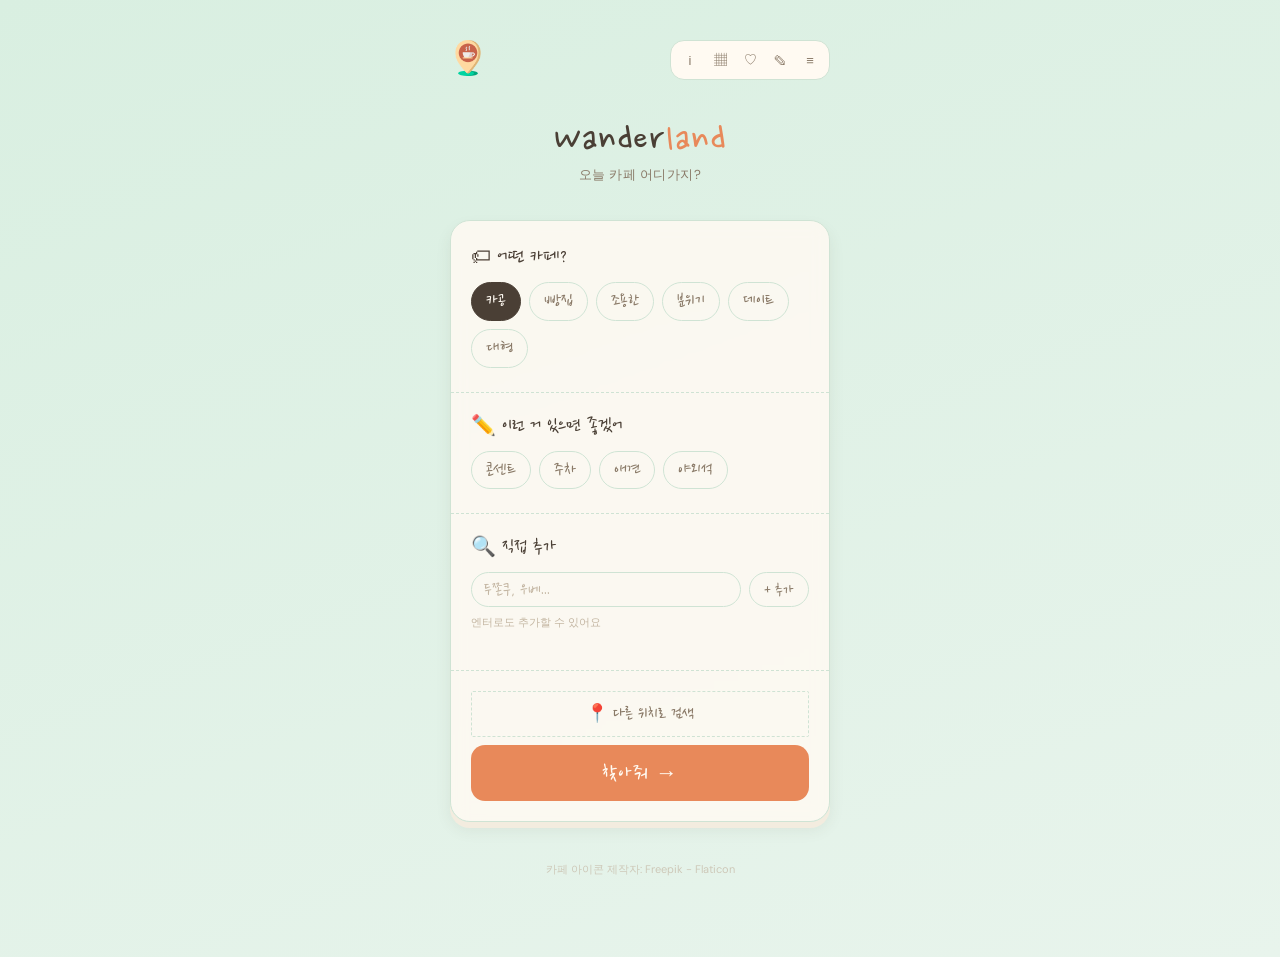
==== commit c0dd75b9: "feat: 코지 테마 리디자인 적용" ====
--- a/index.html
+++ b/index.html
@@ -6,106 +6,34 @@
   <meta name="theme-color" content="#fdfaf4">
   <meta name="apple-mobile-web-app-capable" content="yes">
   <title>Wanderland</title>
+  <link rel="stylesheet" href="/styles/main.css">
   <link rel="preconnect" href="https://fonts.googleapis.com">
   <link href="https://fonts.googleapis.com/css2?family=Nanum+Pen+Script&family=DM+Sans:wght@300;400;500&display=swap" rel="stylesheet">
   <link rel="manifest" href="/manifest.json">
   <link rel="apple-touch-icon" href="/images/wanderland-logo-192.png">
   <script src="//dapi.kakao.com/v2/maps/sdk.js?appkey=61503eb94f2c868e383de9347f24f56c&libraries=services"></script>
   <style>
-    *, *::before, *::after { box-sizing: border-box; margin: 0; padding: 0; }
-
-    :root {
-      --cream: #f7f3ec;
-      --cream-dark: #ede7da;
-      --ink: #1e1a16;
-      --ink-light: #6b5f52;
-      --ink-faint: #b5a99a;
-      --accent: #c0392b;
-      --line: #d4c9b0;
-      --green: #2e7d32;
-      --green-bg: #e8f5e9;
-      --red: #c62828;
-      --red-bg: #fce4ec;
-    }
-
-    body {
-      background: var(--cream);
-      font-family: 'DM Sans', sans-serif;
-      min-height: 100vh;
-      display: flex;
-      flex-direction: column;
-      align-items: center;
-      padding: 40px 16px 80px;
-    }
-
-    header {
-      text-align: center;
-      margin-bottom: 36px;
-      width: 100%;
-      max-width: 380px;
-      position: relative;
-      padding-top: 50px;
-    }
-
-    .logo-img {
-      position: absolute;
-      top: 0;
-      left: 0;
-      width: 36px;
-      height: 36px;
-      object-fit: contain;
-    }
-
-    .logo { font-family: 'Nanum Pen Script', cursive; font-size: 42px; color: var(--ink); letter-spacing: 1px; line-height: 1; }
-    .logo span { color: var(--accent); }
-    .tagline { font-size: 13px; color: var(--ink-faint); margin-top: 4px; letter-spacing: 0.5px; }
-
-    .header-btns {
-      position: absolute; top: 0; right: 0;
-      display: flex; gap: 8px; align-items: center;
-    }
-
-    .icon-btn {
-      width: 32px; height: 32px;
-      border-radius: 50%;
-      border: 1px solid var(--line);
-      background: #fdfaf4;
-      color: var(--ink-light);
-      font-size: 15px;
-      cursor: pointer;
-      display: flex; align-items: center; justify-content: center;
-      transition: all 0.15s;
-      text-decoration: none;
-    }
-
-    .icon-btn:hover { background: var(--ink); color: #fdfaf4; border-color: var(--ink); }
-
-    /* ── 메모지 카드 ── */
+    /* index.html 전용: 헤더 아이콘, 칩, 버블, 결과 카드, 모달 등 */
+    .logo-img { position: absolute; top: 0; left: 0; width: 36px; height: 36px; object-fit: contain; }
+    header { position: relative; padding-top: 80px; }
+
+    .header-btns { position: absolute; top: 0; right: 0; display: flex; background: #fffaf2; border: 1.5px solid var(--line); border-radius: 14px; padding: 4px; }
+    .icon-btn { width: 30px; height: 30px; border-radius: 10px; border: none; background: transparent; color: var(--ink-light); font-size: 13px; cursor: pointer; display: flex; align-items: center; justify-content: center; transition: all 0.15s; text-decoration: none; }
+    .icon-btn:hover { background: var(--bg-1); color: var(--ink); }
+
+    /* 메인 카드는 투명도 + 블러만 덮어씀 (대시보드는 불투명 유지) */
     .card {
-      background: #fdfaf4;
-      border: 1px solid var(--line);
-      border-radius: 2px;
-      padding: 28px 24px;
-      width: 100%;
-      max-width: 380px;
-      position: relative;
-      box-shadow: 3px 4px 0 var(--cream-dark), 6px 8px 0 var(--line);
-    }
-
-    /* 노트 왼쪽 세로선 */
-    .card::before {
-      content: '';
-      position: absolute; top: 0; left: 32px;
-      width: 1px; height: 100%;
-      background: rgba(192, 57, 43, 0.15);
+      background: rgba(255, 250, 242, 0.85);
+      backdrop-filter: blur(8px);
+      -webkit-backdrop-filter: blur(8px);
+      padding: 24px 0 20px;
+      z-index: 1;
     }
 
     .section-title { font-family: 'Nanum Pen Script', cursive; font-size: 20px; color: var(--ink); margin-bottom: 12px; padding-left: 20px; }
 
-    /* 위치 선택 모달 지도 */
-    #kakao-map { width: 100%; height: 240px; border-radius: 4px; border: 1px solid var(--line); }
-
-    /* 저장 버튼 */
+    #kakao-map { width: 100%; height: 240px; border-radius: 14px; border: 1.5px solid var(--line); }
+
     .save-btn {
       background: none; border: none; cursor: pointer;
       font-size: 18px; padding: 4px; line-height: 1;
@@ -113,10 +41,7 @@
     }
     .save-btn:hover { transform: scale(1.2); }
 
-    /* 피드백 버튼 */
-    .react-row {
-      display: flex; gap: 8px; margin-top: 10px;
-    }
+    .react-row { display: flex; gap: 8px; margin-top: 10px; }
     .react-btn {
       background: none; border: none; cursor: pointer;
       font-size: 18px; padding: 2px;
@@ -126,14 +51,13 @@
     .react-btn:hover { transform: scale(1.2); }
     .react-btn.voted { opacity: 0.5; cursor: default; }
 
-    /* 카드 액션 행 */
     .card-actions {
       display: flex;
       align-items: flex-start;
       gap: 12px;
       margin-top: 10px;
       padding-top: 8px;
-      border-top: 1px dashed var(--line);
+      border-top: 1.5px dashed var(--line);
     }
 
     .card-action-row {
@@ -142,7 +66,7 @@
       gap: 8px;
       margin-top: 8px;
       padding-top: 6px;
-      border-top: 1px dashed var(--line);
+      border-top: 1.5px dashed var(--line);
     }
 
     .card-action-btn {
@@ -151,104 +75,51 @@
       cursor: pointer;
       font-size: 17px;
       padding: 2px 4px;
-      border-radius: 6px;
+      border-radius: 8px;
       transition: transform 0.1s, background 0.1s;
       line-height: 1;
     }
 
-    .card-action-btn:hover { transform: scale(1.2); background: var(--cream-dark); }
+    .card-action-btn:hover { transform: scale(1.2); background: var(--bg-1); }
     .card-action-btn.voted { opacity: 0.4; cursor: default; transform: none; }
-    .card-action-btn.saved { color: #E83A3A; }
-
-    /* 좋아요/별로 투표 후 색상 */
-    .card-action-btn.voted-good { 
-      opacity: 1; 
-      filter: sepia(1) saturate(3) hue-rotate(80deg); /* 초록빛 */
-    }
-    .card-action-btn.voted-bad { 
-      opacity: 1;
-      filter: sepia(1) saturate(3) hue-rotate(300deg); /* 붉은빛 */
-    }
-
-    /* 왼쪽 액션 바 */
+    .card-action-btn.saved { color: var(--accent); }
+    .card-action-btn.voted-good { opacity: 1; filter: sepia(1) saturate(3) hue-rotate(60deg); }
+    .card-action-btn.voted-bad { opacity: 1; filter: sepia(1) saturate(3) hue-rotate(300deg); }
+
     .action-bar {
       display: none;
       flex-direction: column;
       gap: 4px;
       position: sticky;
       top: 20px;
-      background: #fdfaf4;
-      border: 1px solid var(--line);
-      border-radius: 2px;
+      background: #fffaf2;
+      border: 1.5px solid var(--line);
+      border-radius: 14px;
       padding: 10px 8px;
-      box-shadow: 2px 3px 0 var(--cream-dark);
+      box-shadow: 0 4px 0 var(--cream-dark);
       min-width: 52px;
       align-items: center;
     }
 
     .action-bar.show { display: flex; }
 
-    .action-bar-item {
-      display: flex;
-      flex-direction: column;
-      align-items: center;
-      gap: 2px;
-    }
-
-    .action-bar-icon {
-      font-size: 16px;
-      line-height: 1;
-    }
-
-    .action-bar-label {
-      font-size: 9px;
-      color: var(--ink-faint);
-      font-family: 'DM Sans', sans-serif;
-      white-space: nowrap;
-    }
-
-    .action-bar-divider {
-      width: 24px;
-      height: 1px;
-      background: var(--line);
-      margin: 4px 0;
-    }
-
-    /* 왼쪽 설명 레이블 */
-    .action-label {
-      font-size: 10px;
-      color: var(--ink-faint);
-      line-height: 1.6;
-      white-space: nowrap;
-      padding-top: 2px;
-    }
-
-    /* 오른쪽 버튼 그룹 */
-    .action-btns {
-      display: flex;
-      gap: 10px;
-      align-items: center;
-      margin-left: auto;
-    }
-
-    /* 저장 버튼 */
-    .save-btn {
-      background: none; border: none; cursor: pointer;
-      font-size: 18px; padding: 2px; line-height: 1;
-      transition: transform 0.15s;
-    }
-    .save-btn:hover { transform: scale(1.2); }
-
-    /* 저장된 카페 목록 */
+    .action-bar-item { display: flex; flex-direction: column; align-items: center; gap: 2px; }
+    .action-bar-icon { font-size: 16px; line-height: 1; }
+    .action-bar-label { font-size: 9px; color: var(--ink-light); font-family: 'DM Sans', sans-serif; white-space: nowrap; }
+    .action-bar-divider { width: 24px; height: 1px; background: var(--line); margin: 4px 0; }
+
+    .action-label { font-size: 10px; color: var(--ink-light); line-height: 1.6; white-space: nowrap; padding-top: 2px; }
+    .action-btns { display: flex; gap: 10px; align-items: center; margin-left: auto; }
+
     .saved-list { display: flex; flex-direction: column; gap: 10px; padding-left: 16px; }
     .saved-item {
       display: flex; justify-content: space-between; align-items: center;
       font-size: 13px; color: var(--ink);
-      border-bottom: 1px dashed var(--line); padding-bottom: 8px;
+      border-bottom: 1.5px dashed var(--line); padding-bottom: 8px;
     }
     .saved-item-name { font-family: 'Nanum Pen Script', cursive; font-size: 17px; }
     .saved-delete-btn {
-      font-size: 12px; color: var(--ink-faint);
+      font-size: 12px; color: var(--ink-light);
       background: none; border: none; cursor: pointer;
       padding: 2px 6px;
     }
@@ -272,12 +143,10 @@
     }
 
     .chip:hover { border-color: var(--ink-light); }
-    .chip.on { background: var(--ink); border-color: var(--ink); color: #fdfaf4; }
+    .chip.on { background: var(--ink); border-color: var(--ink); color: #fffaf2; }
     .chip.accent.on { background: var(--accent); border-color: var(--accent); color: #fff; }
-    /* 커스텀 칩 X 버튼 */
     .chip-remove { font-size: 12px; opacity: 0.7; cursor: pointer; margin-left: 2px; }
 
-    /* ── 직접 키워드 입력 ── */
     .keyword-input-row {
       display: flex; gap: 8px;
       padding-left: 20px; margin-bottom: 8px;
@@ -300,65 +169,61 @@
       border: 1.5px solid var(--line); background: transparent; color: var(--ink-light);
       cursor: pointer; transition: all 0.15s; white-space: nowrap;
     }
-    .keyword-add-btn:hover { background: var(--ink); border-color: var(--ink); color: #fdfaf4; }
+    .keyword-add-btn:hover { background: var(--ink); border-color: var(--ink); color: #fffaf2; }
 
     .keyword-hint { font-size: 11px; color: var(--ink-faint); padding-left: 20px; margin-bottom: 16px; }
 
-    .divider { border: none; border-top: 1px dashed var(--line); margin: 4px 0 20px; }
+    .divider { border: none; border-top: 1.5px dashed var(--line); margin: 4px 0 20px; }
 
     .find-btn {
-      width: calc(100% - 20px); margin-left: 20px; padding: 14px;
+      width: calc(100% - 40px); margin-left: 20px; margin-right: 20px; padding: 14px;
       font-family: 'Nanum Pen Script', cursive; font-size: 22px;
-      background: var(--ink); color: #fdfaf4;
-      border: none; border-radius: 2px; cursor: pointer;
+      background: var(--accent); color: #fffaf2;
+      border: none; border-radius: 14px; cursor: pointer;
       letter-spacing: 1px; transition: transform 0.1s, background 0.1s;
     }
     .find-btn:active { transform: scale(0.98); }
-    .find-btn:hover { background: #2c2520; }
-
-    /* ── 로딩 ── */
+    .find-btn:hover { background: #d97a4a; }
+
     .loading { display: none; text-align: center; padding: 32px 0; font-family: 'Nanum Pen Script', cursive; font-size: 22px; color: var(--ink-light); }
     .loading.show { display: block; }
 
-    /* 로딩 점 애니메이션 */
-    .loading-dots span {
-      display: inline-block;
-      animation: bounce 1.2s infinite;
-      font-size: 28px;
-    }
+    .loading-dots span { display: inline-block; animation: bounce 1.2s infinite; font-size: 28px; }
     .loading-dots span:nth-child(2) { animation-delay: 0.2s; }
     .loading-dots span:nth-child(3) { animation-delay: 0.4s; }
 
     @keyframes bounce {
       0%, 80%, 100% { transform: translateY(0); opacity: 0.4; }
-      40%           { transform: translateY(-8px); opacity: 1; }
-    }
-
-    /* ── 정렬 바 ── */
+      40% { transform: translateY(-8px); opacity: 1; }
+    }
+
     .sort-bar { display: none; flex-direction: column; align-items: stretch; justify-content: flex-start; width: 100%; max-width: 380px; margin: 16px 0 8px; }
     .sort-bar.show { display: flex; }
     .sort-btns { display: flex; gap: 8px; margin-top: 8px; }
 
-    .sort-btn { font-size: 12px; padding: 4px 12px; border-radius: 20px; border: 1px solid var(--line); background: transparent; color: var(--ink-light); cursor: pointer; transition: all 0.15s; }
-    .sort-btn.on { background: var(--ink); border-color: var(--ink); color: #fdfaf4; }
-
-    /* 구글 기반 정렬 버튼 */
+    .sort-btn { font-size: 12px; padding: 4px 12px; border-radius: 20px; border: 1.5px solid var(--line); background: transparent; color: var(--ink-light); cursor: pointer; transition: all 0.15s; }
+    .sort-btn.on { background: var(--ink); border-color: var(--ink); color: #fffaf2; }
     .sort-btn.google-sort.on { background: #4285F4; border-color: #4285F4; color: #fff; }
-
-    /* 네이버 기반 정렬 버튼 */
     .sort-btn.naver-sort.on { background: #03C75A; border-color: #03C75A; color: #fff; }
 
-    .feedback-link { font-size: 12px; color: var(--ink-faint); cursor: pointer; border-bottom: 1px dashed var(--line); padding-bottom: 1px; background: none; border-top: none; border-left: none; border-right: none; font-family: 'DM Sans', sans-serif; }
+    .feedback-link { font-size: 12px; color: var(--ink-faint); cursor: pointer; border-bottom: 1.5px dashed var(--line); padding-bottom: 1px; background: none; border-top: none; border-left: none; border-right: none; font-family: 'DM Sans', sans-serif; }
     .feedback-link:hover { color: var(--ink-light); }
 
-    /* ── 반경 확장 안내 메시지 ── */
     .expand-notice { display: none; font-size: 12px; color: var(--ink-faint); text-align: center; margin-bottom: 8px; font-style: italic; }
     .expand-notice.show { display: block; }
 
-    /* ── 결과 카드 ── */
     .results { width: 100%; max-width: 380px; display: flex; flex-direction: column; gap: 12px; }
 
-    .result-card { background: #fdfaf4; border: 1px solid var(--line); border-radius: 2px; padding: 16px 18px; box-shadow: 2px 3px 0 var(--cream-dark); cursor: pointer; transition: transform 0.1s; animation: fadeUp 0.3s ease both; }
+    .result-card {
+      background: #fffaf2;
+      border: 1.5px dashed var(--line);
+      border-radius: 16px;
+      padding: 16px 18px;
+      box-shadow: 0 4px 0 var(--cream-dark);
+      cursor: pointer;
+      transition: transform 0.1s;
+      animation: fadeUp 0.3s ease both;
+    }
     .result-card:hover { transform: translateY(-2px); }
 
     @keyframes fadeUp { from { opacity: 0; transform: translateY(8px); } to { opacity: 1; transform: translateY(0); } }
@@ -367,56 +232,45 @@
     .result-meta { font-size: 12px; color: var(--ink-faint); margin-bottom: 8px; }
     .result-tags { display: flex; flex-wrap: wrap; gap: 6px; }
 
-    /* 결과 영역 래퍼 */
-    .results-wrapper {
-      display: flex;
-      gap: 12px;
-      width: 100%;
-      max-width: 440px;
-      align-items: flex-start;
-    }
-
-    .tag { font-size: 11px; padding: 2px 8px; border-radius: 10px; background: var(--cream-dark); color: var(--ink-light); }
+    .results-wrapper { display: flex; gap: 12px; width: 100%; max-width: 440px; align-items: flex-start; }
+
+    .tag { font-size: 11px; padding: 2px 8px; border-radius: 10px; background: var(--bg-1); color: var(--ink-light); }
     .tag.google { background-color: #4285F4; color: white; }
     .tag.naver { background-color: #03C75A; color: white; }
-    .tag.open   { background: var(--green-bg); color: var(--green); }
-    .tag.closed { background: var(--red-bg);   color: var(--red); }
+    .tag.open { background: var(--green-bg); color: var(--green); }
+    .tag.closed { background: var(--red-bg); color: var(--red); }
     .map-hint { text-align: right; margin-top: 8px; font-size: 11px; color: var(--ink-faint); }
 
     .no-result { text-align: center; font-family: 'Nanum Pen Script', cursive; font-size: 22px; color: var(--ink-faint); padding: 32px 0; }
     .error-msg { display: none; font-size: 13px; color: var(--accent); text-align: center; margin-top: 8px; padding-left: 20px; }
     .error-msg.show { display: block; }
 
-    /* ── 공통 모달 ── */
-    .modal-overlay { display: none; position: fixed; inset: 0; background: rgba(30,26,22,0.45); z-index: 100; align-items: center; justify-content: center; padding: 16px; }
+    .modal-overlay { display: none; position: fixed; inset: 0; background: rgba(74, 63, 53, 0.4); z-index: 100; align-items: center; justify-content: center; padding: 16px; }
     .modal-overlay.show { display: flex; }
-    #feedback-modal { z-index: 200; } /* 피드백 모달은 다른 모달 위에 */
-
-    .modal { background: #fdfaf4; border: 1px solid var(--line); border-radius: 2px; padding: 28px 24px; width: 100%; max-width: 340px; box-shadow: 4px 6px 0 var(--line); position: relative; max-height: 80vh; overflow-y: auto; }
+    #feedback-modal { z-index: 200; }
+
+    .modal { background: #fffaf2; border: 1.5px solid var(--line); border-radius: 20px; padding: 28px 24px; width: 100%; max-width: 340px; box-shadow: 0 6px 0 var(--line); position: relative; max-height: 80vh; overflow-y: auto; }
 
     .modal-title { font-family: 'Nanum Pen Script', cursive; font-size: 24px; color: var(--ink); margin-bottom: 16px; }
     .modal-close { position: absolute; top: 12px; right: 16px; font-size: 18px; color: var(--ink-faint); cursor: pointer; background: none; border: none; font-family: 'DM Sans', sans-serif; }
 
-    /* 피드백 모달 */
     .star-row { display: flex; gap: 8px; margin-bottom: 16px; }
     .star { font-size: 28px; cursor: pointer; transition: transform 0.1s; filter: grayscale(1); opacity: 0.4; }
     .star.on { filter: grayscale(0); opacity: 1; }
     .star:hover { transform: scale(1.2); }
     .modal-label { font-family: 'Nanum Pen Script', cursive; font-size: 18px; color: var(--ink-light); margin-bottom: 8px; display: block; }
-    .modal-textarea { width: 100%; font-family: 'DM Sans', sans-serif; font-size: 13px; padding: 10px 12px; border: 1.5px solid var(--line); border-radius: 4px; background: var(--cream); color: var(--ink); resize: none; outline: none; margin-bottom: 16px; height: 80px; }
+    .modal-textarea { width: 100%; font-family: 'DM Sans', sans-serif; font-size: 13px; padding: 10px 12px; border: 1.5px solid var(--line); border-radius: 12px; background: var(--cream); color: var(--ink); resize: none; outline: none; margin-bottom: 16px; height: 80px; }
     .modal-textarea:focus { border-color: var(--ink-light); }
-    .modal-submit { width: 100%; padding: 12px; font-family: 'Nanum Pen Script', cursive; font-size: 20px; background: var(--ink); color: #fdfaf4; border: none; border-radius: 2px; cursor: pointer; transition: background 0.1s; }
-    .modal-submit:hover { background: #2c2520; }
+    .modal-submit { width: 100%; padding: 12px; font-family: 'Nanum Pen Script', cursive; font-size: 20px; background: var(--accent); color: #fffaf2; border: none; border-radius: 14px; cursor: pointer; transition: background 0.1s; }
+    .modal-submit:hover { background: #d97a4a; }
     .modal-submit:disabled { opacity: 0.5; cursor: not-allowed; }
 
-    /* (i) 안내 모달 */
     .info-section { margin-bottom: 16px; }
     .info-section-title { font-family: 'Nanum Pen Script', cursive; font-size: 18px; color: var(--ink); margin-bottom: 6px; }
     .info-item { font-size: 13px; color: var(--ink-light); line-height: 1.7; padding-left: 4px; }
 
-    /* 개발자 노트 모달 */
     .release-list { display: flex; flex-direction: column; gap: 16px; }
-    .release-note { background: var(--cream); border: 1px solid var(--line); border-radius: 2px; padding: 14px 16px; position: relative; box-shadow: 2px 3px 0 var(--cream-dark); }
+    .release-note { background: var(--cream); border: 1.5px solid var(--line); border-radius: 14px; padding: 14px 16px; position: relative; box-shadow: 0 4px 0 var(--cream-dark); }
     .release-note:nth-child(1) { transform: rotate(-0.5deg); }
     .release-note:nth-child(2) { transform: rotate(0.3deg); }
     .release-note:nth-child(3) { transform: rotate(-0.2deg); }
@@ -424,19 +278,59 @@
     .release-date { font-size: 0.8rem; opacity: 0.7; }
     .release-item { font-size: 13px; color: var(--ink-light); line-height: 1.8; padding-left: 4px; }
     .release-item::before { content: '— '; color: var(--ink-faint); }
-    
-    .footer {
-      margin-top: 40px;
-      font-size: 11px;
-      color: var(--ink-faint);
-      text-align: center;
-      opacity: 0.7;
-    }
-
-    .footer a {
-      color: inherit;
-      text-decoration: none;
-    }
+
+    /* ── 버블 ── */
+    .bubble-zone {
+      position: fixed;
+      top: 0; bottom: 0;
+      width: 120px;
+      overflow: hidden;
+      pointer-events: none;
+      z-index: 0;
+    }
+    .bubble-zone.left { left: 0; }
+    .bubble-zone.right { right: 0; }
+
+    @media (max-width: 767px) {
+      .bubble-zone { width: 100%; left: 0; opacity: 0.5; }
+    }
+
+    .bubble {
+      position: absolute;
+      bottom: -80px;
+      display: flex;
+      align-items: center;
+      justify-content: center;
+      width: 60px;
+      height: 60px;
+      border-radius: 50%;
+      background: rgba(255, 250, 242, 0.85);
+      border: 1.5px solid var(--line);
+      font-family: 'Nanum Pen Script', cursive;
+      font-size: 13px;
+      color: var(--ink);
+      white-space: nowrap;
+      pointer-events: auto;
+      cursor: pointer;
+      animation: floatUp linear infinite;
+    }
+
+    @keyframes floatUp {
+      0% { transform: translateY(0); opacity: 0; }
+      10% { opacity: 0.9; }
+      90% { opacity: 0.9; }
+      100% { transform: translateY(-110vh); opacity: 0; }
+    }
+
+    .bubble.pop {
+      animation: none !important;
+      transition: transform 0.25s ease-out, opacity 0.25s ease-out;
+      transform: scale(1.6);
+      opacity: 0;
+    }
+
+    .footer { margin-top: 40px; font-size: 11px; color: var(--ink-faint); text-align: center; opacity: 0.7; }
+    .footer a { color: inherit; text-decoration: none; }
   </style>
 </head>
 <body>
@@ -446,13 +340,17 @@
     <div class="logo">Wander<span>land</span></div>
     <p class="tagline">오늘 카페 어디가지?</p>
     <div class="header-btns">
-      <button class="icon-btn" onclick="openModal('info-modal')" title="앱 안내">ℹ</button>
-      <a class="icon-btn" href="/dashboard.html" title="대시보드">📊</a>
-      <button class="icon-btn" onclick="openModal('saved-modal')" title="저장한 카페">🔖</button>
-      <button class="icon-btn" onclick="openModal('feedback-modal')" title="피드백">✏️</button>
-      <button class="icon-btn" onclick="openModal('devnote-modal')" title="개발자 노트">📋</button>
+      <button class="icon-btn" onclick="openModal('info-modal')" title="앱 안내">i</button>
+      <a class="icon-btn" href="/dashboard.html" title="대시보드">▦</a>
+      <button class="icon-btn" onclick="openModal('saved-modal')" title="저장한 카페">♡</button>
+      <button class="icon-btn" onclick="openModal('feedback-modal')" title="피드백">✎</button>
+      <button class="icon-btn" onclick="openModal('devnote-modal')" title="개발자 노트">≡</button>
     </div>
   </header>
+
+  <!-- 인기 디저트 키워드 버블 (배경 장식 + 클릭하면 칩 추가) -->
+  <div class="bubble-zone left" id="bubble-left"></div>
+  <div class="bubble-zone right" id="bubble-right"></div>
 
   <div class="card">
     <!-- 섹션 1: 어떤 카페? (기본 칩) -->
@@ -492,7 +390,7 @@
     <button
       onclick="openModal('location-modal')"
       style="
-        width:calc(100% - 20px); margin-left:20px; margin-bottom:8px; padding:10px;
+        width:calc(100% - 40px); margin-left:20px; margin-right:20px; margin-bottom:8px; padding:10px;
         font-family:'Nanum Pen Script',cursive; font-size:18px;
         background:transparent; color:var(--ink-light);
         border:1.5px dashed var(--line); border-radius:2px; cursor:pointer;
@@ -981,6 +879,12 @@
     addCustom() {
       const input = document.getElementById('keyword-input');
       const val = input.value.trim();
+      this.addKeyword(val);
+      input.value = '';
+    },
+
+    // 값을 직접 받아서 칩으로 추가 (버블 클릭 등에서 재사용)
+    addKeyword(val) {
       if (!val || state.customChips.includes(val)) return;
 
       state.customChips.push(val);
@@ -991,7 +895,6 @@
       chip.innerHTML = `${val} <span class="chip-remove" onclick="ChipManager.removeCustom('${val}', this.parentElement)">✕</span>`;
 
       document.getElementById('custom-chips').appendChild(chip);
-      input.value = '';
     },
 
     // 커스텀 칩 삭제
@@ -1007,6 +910,54 @@
         ...this.getSelected('feature-chips'),
         ...state.customChips
       ];
+    }
+  };
+
+  // ─────────────────────────────────────────────
+  // BubbleManager: 인기 디저트 키워드 버블 생성/클릭 처리
+  // ─────────────────────────────────────────────
+  const BubbleManager = {
+    // v1: 직접 큐레이션한 인기 디저트 키워드 (추후 Redis 집계 데이터로 교체 가능)
+    keywords: [
+      '딸기', '생크림', '말차', '크로플', '시그니처 라떼',
+      '인절미', '바스크 치즈케이크', '마들렌', '소금빵', '쑥떡',
+      '아이스크림', '흑임자', '스콘', '아인슈페너', '에그타르트'
+    ],
+
+    init() {
+      const zones = [document.getElementById('bubble-left'), document.getElementById('bubble-right')];
+      zones.forEach(zone => {
+        // 영역당 버블 4~5개 생성
+        for (let i = 0; i < 5; i++) {
+          this.spawnBubble(zone);
+        }
+      });
+    },
+
+    spawnBubble(zone) {
+      const bubble = document.createElement('div');
+      bubble.className = 'bubble';
+      bubble.textContent = this.keywords[Math.floor(Math.random() * this.keywords.length)];
+
+      // 좌우 위치/속도/딜레이를 랜덤하게 줘서 자연스럽게 흩어지게
+      bubble.style.left = `${Math.random() * 60}px`;
+      bubble.style.animationDuration = `${8 + Math.random() * 6}s`;
+      bubble.style.animationDelay = `-${Math.random() * 10}s`; // 시작부터 제각각 위치에 있도록
+
+      bubble.addEventListener('click', () => this.popBubble(bubble, zone));
+      zone.appendChild(bubble);
+    },
+
+    popBubble(bubble, zone) {
+      const keyword = bubble.textContent;
+      bubble.classList.add('pop');
+      ChipManager.addKeyword(keyword); // 클릭한 키워드를 바로 칩으로 추가
+
+      // 터지는 애니메이션 끝나면 제거하고, 같은 자리에 새 버블 하나 다시 띄움
+      setTimeout(() => {
+        bubble.remove();
+        this.spawnBubble(zone);
+      }, 250);
     }
   };
 
@@ -1422,6 +1373,7 @@
   // 초기화
   // ─────────────────────────────────────────────
   ChipManager.init();
+  BubbleManager.init();
 </script>
 </body>
 <footer class="footer">
--- a/styles/main.css
+++ b/styles/main.css
@@ -0,0 +1,51 @@
+*, *::before, *::after { box-sizing: border-box; margin: 0; padding: 0; }
+
+:root {
+  --cream: #fffaf2;
+  --cream-dark: #f3ecdf;
+  --ink: #4a3f35;
+  --ink-light: #8a7a68;
+  --ink-faint: #c4b6a3;
+  --accent: #e8895a;
+  --line: #cfe3d4;
+  --green: #4a8f5c;
+  --green-bg: #e3f3e6;
+  --red: #c66b5a;
+  --red-bg: #fbe9e5;
+  --bg-1: #d9efe1;
+  --bg-2: #e8f4ec;
+}
+
+body {
+  background: linear-gradient(160deg, var(--bg-1) 0%, var(--bg-2) 100%);
+  font-family: 'DM Sans', sans-serif;
+  min-height: 100vh;
+  display: flex;
+  flex-direction: column;
+  align-items: center;
+  padding: 40px 16px 80px;
+}
+
+header { text-align: center; margin-bottom: 36px; width: 100%; max-width: 380px; }
+
+.logo { font-family: 'Nanum Pen Script', cursive; font-size: 42px; color: var(--ink); letter-spacing: 1px; line-height: 1; }
+.logo span { color: var(--accent); }
+.tagline { font-size: 13px; color: var(--ink-light); margin-top: 4px; letter-spacing: 0.5px; }
+
+.back-link {
+  font-size: 13px; color: var(--ink-faint);
+  text-decoration: none; border-bottom: 1.5px dashed var(--line);
+  margin-top: 6px; display: inline-block;
+}
+
+/* 기본 카드 틀 - 양쪽 페이지가 공유하는 베이스 */
+.card {
+  position: relative;
+  background: #fffaf2;
+  border: 1.5px solid var(--line);
+  border-radius: 20px;
+  box-shadow: 0 6px 0 var(--cream-dark), 0 8px 16px rgba(74, 63, 53, 0.08);
+  padding: 24px;
+  width: 100%;
+  max-width: 380px;
+}
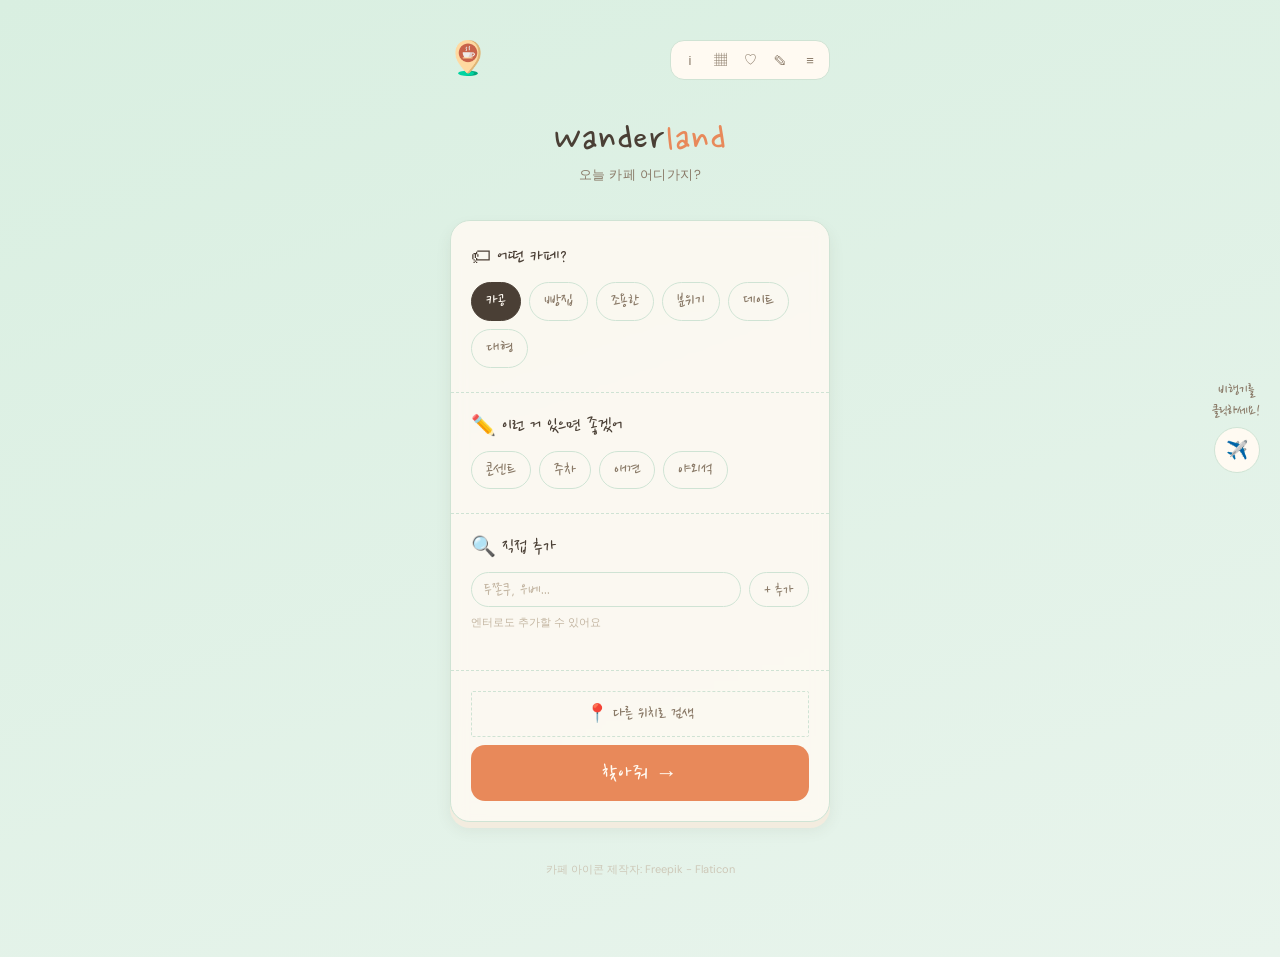
==== commit e8329052: "feat: 좌우 슬라이드 탐험 화면 틀 추가" ====
--- a/index.html
+++ b/index.html
@@ -335,17 +335,20 @@
 </head>
 <body>
 
+  <button class="nav-arrow right" id="plane-next" aria-label="탐험하러 가기">✈️</button>
+  <div class="flight-hint right" id="hint-next">비행기를<br>클릭하세요!</div>
+
   <header>
-    <img src="/images/wanderland-logo.png" class="logo-img" alt="Wanderland 로고">
-    <div class="logo">Wander<span>land</span></div>
-    <p class="tagline">오늘 카페 어디가지?</p>
-    <div class="header-btns">
-      <button class="icon-btn" onclick="openModal('info-modal')" title="앱 안내">i</button>
-      <a class="icon-btn" href="/dashboard.html" title="대시보드">▦</a>
-      <button class="icon-btn" onclick="openModal('saved-modal')" title="저장한 카페">♡</button>
-      <button class="icon-btn" onclick="openModal('feedback-modal')" title="피드백">✎</button>
-      <button class="icon-btn" onclick="openModal('devnote-modal')" title="개발자 노트">≡</button>
-    </div>
+        <img src="/images/wanderland-logo.png" class="logo-img" alt="Wanderland 로고">
+        <div class="logo">Wander<span>land</span></div>
+        <p class="tagline">오늘 카페 어디가지?</p>
+        <div class="header-btns">
+          <button class="icon-btn" onclick="openModal('info-modal')" title="앱 안내">i</button>
+          <a class="icon-btn" href="/dashboard.html" title="대시보드">▦</a>
+          <button class="icon-btn" onclick="openModal('saved-modal')" title="저장한 카페">♡</button>
+          <button class="icon-btn" onclick="openModal('feedback-modal')" title="피드백">✎</button>
+          <button class="icon-btn" onclick="openModal('devnote-modal')" title="개발자 노트">≡</button>
+        </div>
   </header>
 
   <!-- 인기 디저트 키워드 버블 (배경 장식 + 클릭하면 칩 추가) -->
@@ -353,54 +356,54 @@
   <div class="bubble-zone right" id="bubble-right"></div>
 
   <div class="card">
-    <!-- 섹션 1: 어떤 카페? (기본 칩) -->
-    <p class="section-title">🏷 어떤 카페?</p>
-    <div class="chips" id="type-chips">
-      <span class="chip on"  data-value="카공">카공</span>
-      <span class="chip"     data-value="빵집">빵집</span>
-      <span class="chip"     data-value="조용한">조용한</span>
-      <span class="chip"     data-value="분위기 좋은">분위기</span>
-      <span class="chip"     data-value="데이트">데이트</span>
-      <span class="chip"     data-value="대형">대형</span>
-    </div>
-
-    <hr class="divider">
-
-    <!-- 섹션 2: 편의 시설 칩 -->
-    <p class="section-title">✏️ 이런 거 있으면 좋겠어</p>
-    <div class="chips" id="feature-chips">
-      <span class="chip accent" data-value="콘센트">콘센트</span>
-      <span class="chip accent" data-value="주차">주차</span>
-      <span class="chip accent" data-value="애견동반">애견</span>
-      <span class="chip accent" data-value="야외석">야외석</span>
-    </div>
-
-    <hr class="divider">
-
-    <!-- 섹션 3: 직접 키워드 입력 → 칩으로 추가 -->
-    <p class="section-title">🔍 직접 추가</p>
-    <div class="keyword-input-row">
-      <input class="keyword-input" id="keyword-input" type="text" placeholder="두쫀쿠, 우베..." maxlength="20">
-      <button class="keyword-add-btn" onclick="addCustomChip()">+ 추가</button>
-    </div>
-    <p class="keyword-hint">엔터로도 추가할 수 있어요</p>
-    <div class="chips" id="custom-chips"></div>
-
-    <hr class="divider">
-    <button
-      onclick="openModal('location-modal')"
-      style="
-        width:calc(100% - 40px); margin-left:20px; margin-right:20px; margin-bottom:8px; padding:10px;
-        font-family:'Nanum Pen Script',cursive; font-size:18px;
-        background:transparent; color:var(--ink-light);
-        border:1.5px dashed var(--line); border-radius:2px; cursor:pointer;
-      "
-      id="location-display"
-    >
-      📍 다른 위치로 검색
-    </button>
-    <button class="find-btn" onclick="search()">찾아줘 →</button>
-    <p class="error-msg" id="error-msg">위치 권한이 필요해요. 브라우저에서 허용해줘요!</p>
+        <!-- 섹션 1: 어떤 카페? (기본 칩) -->
+        <p class="section-title">🏷 어떤 카페?</p>
+        <div class="chips" id="type-chips">
+          <span class="chip on"  data-value="카공">카공</span>
+          <span class="chip"     data-value="빵집">빵집</span>
+          <span class="chip"     data-value="조용한">조용한</span>
+          <span class="chip"     data-value="분위기 좋은">분위기</span>
+          <span class="chip"     data-value="데이트">데이트</span>
+          <span class="chip"     data-value="대형">대형</span>
+        </div>
+
+        <hr class="divider">
+
+        <!-- 섹션 2: 편의 시설 칩 -->
+        <p class="section-title">✏️ 이런 거 있으면 좋겠어</p>
+        <div class="chips" id="feature-chips">
+          <span class="chip accent" data-value="콘센트">콘센트</span>
+          <span class="chip accent" data-value="주차">주차</span>
+          <span class="chip accent" data-value="애견동반">애견</span>
+          <span class="chip accent" data-value="야외석">야외석</span>
+        </div>
+
+        <hr class="divider">
+
+        <!-- 섹션 3: 직접 키워드 입력 → 칩으로 추가 -->
+        <p class="section-title">🔍 직접 추가</p>
+        <div class="keyword-input-row">
+          <input class="keyword-input" id="keyword-input" type="text" placeholder="두쫀쿠, 우베..." maxlength="20">
+          <button class="keyword-add-btn" onclick="addCustomChip()">+ 추가</button>
+        </div>
+        <p class="keyword-hint">엔터로도 추가할 수 있어요</p>
+        <div class="chips" id="custom-chips"></div>
+
+        <hr class="divider">
+        <button
+          onclick="openModal('location-modal')"
+          style="
+            width:calc(100% - 40px); margin-left:20px; margin-right:20px; margin-bottom:8px; padding:10px;
+            font-family:'Nanum Pen Script',cursive; font-size:18px;
+            background:transparent; color:var(--ink-light);
+            border:1.5px dashed var(--line); border-radius:2px; cursor:pointer;
+          "
+          id="location-display"
+        >
+          📍 다른 위치로 검색
+        </button>
+        <button class="find-btn" onclick="search()">찾아줘 →</button>
+        <p class="error-msg" id="error-msg">위치 권한이 필요해요. 브라우저에서 허용해줘요!</p>
   </div>
 
   <div class="loading" id="loading">
@@ -1370,10 +1373,51 @@
   }
 
   // ─────────────────────────────────────────────
+  // PageNav: 페이지 전환 (홈 ↔ 탐색)
+  // ─────────────────────────────────────────────
+  const PageNav = {
+    current: 0,
+
+    init() {
+      document.getElementById('plane-next').addEventListener('click', (e) => {
+        document.getElementById('hint-next').classList.add('hidden');
+        e.currentTarget.classList.add('flying-right');
+        setTimeout(() => { location.href = '/explore.html'; }, 1600);
+      });
+
+      // 모바일 스와이프
+      let startX = 0;
+      const track = document.getElementById('page-track');
+      track.addEventListener('touchstart', e => { startX = e.touches[0].clientX; });
+      track.addEventListener('touchend', e => {
+        const diff = e.changedTouches[0].clientX - startX;
+        if (diff < -50) this.go(1); // 왼쪽으로 스와이프 → 다음
+        if (diff > 50) this.go(0);  // 오른쪽으로 스와이프 → 이전
+      });
+    },
+
+    // 비행기 모션 먼저 보여주고, 끝나면 실제 화면 전환
+    fly(btn, targetIndex) {
+      btn.classList.add('flying');
+      setTimeout(() => {
+        this.go(targetIndex);
+        btn.classList.remove('flying');
+      }, 400); // 비행 모션 시간과 맞춤
+    },
+
+    go(index) {
+      this.current = index;
+      document.getElementById('nav-next').style.display = index === 0 ? 'flex' : 'none';
+      document.getElementById('nav-prev').style.display = index === 1 ? 'flex' : 'none';
+    }
+  };
+
+  // ─────────────────────────────────────────────
   // 초기화
   // ─────────────────────────────────────────────
   ChipManager.init();
   BubbleManager.init();
+  PageNav.init();
 </script>
 </body>
 <footer class="footer">
--- a/styles/main.css
+++ b/styles/main.css
@@ -48,4 +48,82 @@
   padding: 24px;
   width: 100%;
   max-width: 380px;
-}+}
+
+/* 비행기 경로 표시 영역 */
+.nav-arrow {
+  position: fixed;
+  top: 50%;
+  transform: translateY(-50%);
+  width: 46px; height: 46px;
+  border-radius: 50%;
+  background: #fffaf2;
+  border: 1.5px solid var(--line);
+  display: flex; align-items: center; justify-content: center;
+  cursor: pointer;
+  z-index: 50;
+  font-size: 18px;
+  transition: transform 0.2s, background 0.2s;
+}
+.nav-arrow:hover { background: var(--bg-1); transform: translateY(-50%) scale(1.1); }
+.nav-arrow.right { right: 20px; }
+.nav-arrow.left { left: 20px; }
+
+/* 호버 시 살짝 나타나는 점선 항로 */
+.nav-arrow.right::before {
+  content: '';
+  position: absolute;
+  right: 50px;
+  width: 0;
+  height: 0;
+  border-top: 1.5px dashed var(--ink-faint);
+  transition: width 0.3s;
+}
+.nav-arrow.right:hover::before { width: 30px; }
+
+.nav-arrow.left::before {
+  content: '';
+  position: absolute;
+  left: 50px;
+  width: 0;
+  height: 0;
+  border-top: 1.5px dashed var(--ink-faint);
+  transition: width 0.3s;
+}
+.nav-arrow.left:hover::before { width: 30px; }
+
+/* 클릭하면 버튼 통째로 옆으로 슝 */
+.nav-arrow.flying-right {
+  animation: swooshRight 0.3s ease-in forwards;
+}
+@keyframes swooshRight {
+  0%   { transform: translateY(-50%) translateX(0); opacity: 1; }
+  85%  { opacity: 1; }
+  100% { transform: translateY(-50%) translateX(60px); opacity: 0; }
+}
+.nav-arrow.flying-left {
+  animation: swooshLeft 0.3s ease-in forwards;
+}
+@keyframes swooshLeft {
+  0%   { transform: translateY(-50%) translateX(0); opacity: 1; }
+  85%  { opacity: 1; }
+  100% { transform: translateY(-50%) translateX(-60px); opacity: 0; }
+}
+
+/* 클릭 유도 텍스트 */
+.flight-hint {
+  position: fixed;
+  top: calc(50% - 70px);
+  font-family: 'Nanum Pen Script', cursive;
+  font-size: 16px;
+  color: var(--ink-light);
+  text-align: center;
+  line-height: 1.3;
+  white-space: nowrap;
+  pointer-events: none;
+  z-index: 50;
+  transition: opacity 0.3s;
+}
+.flight-hint.right { right: 20px; }
+.flight-hint.left  { left: 20px; }
+.flight-hint.hidden { opacity: 0; }
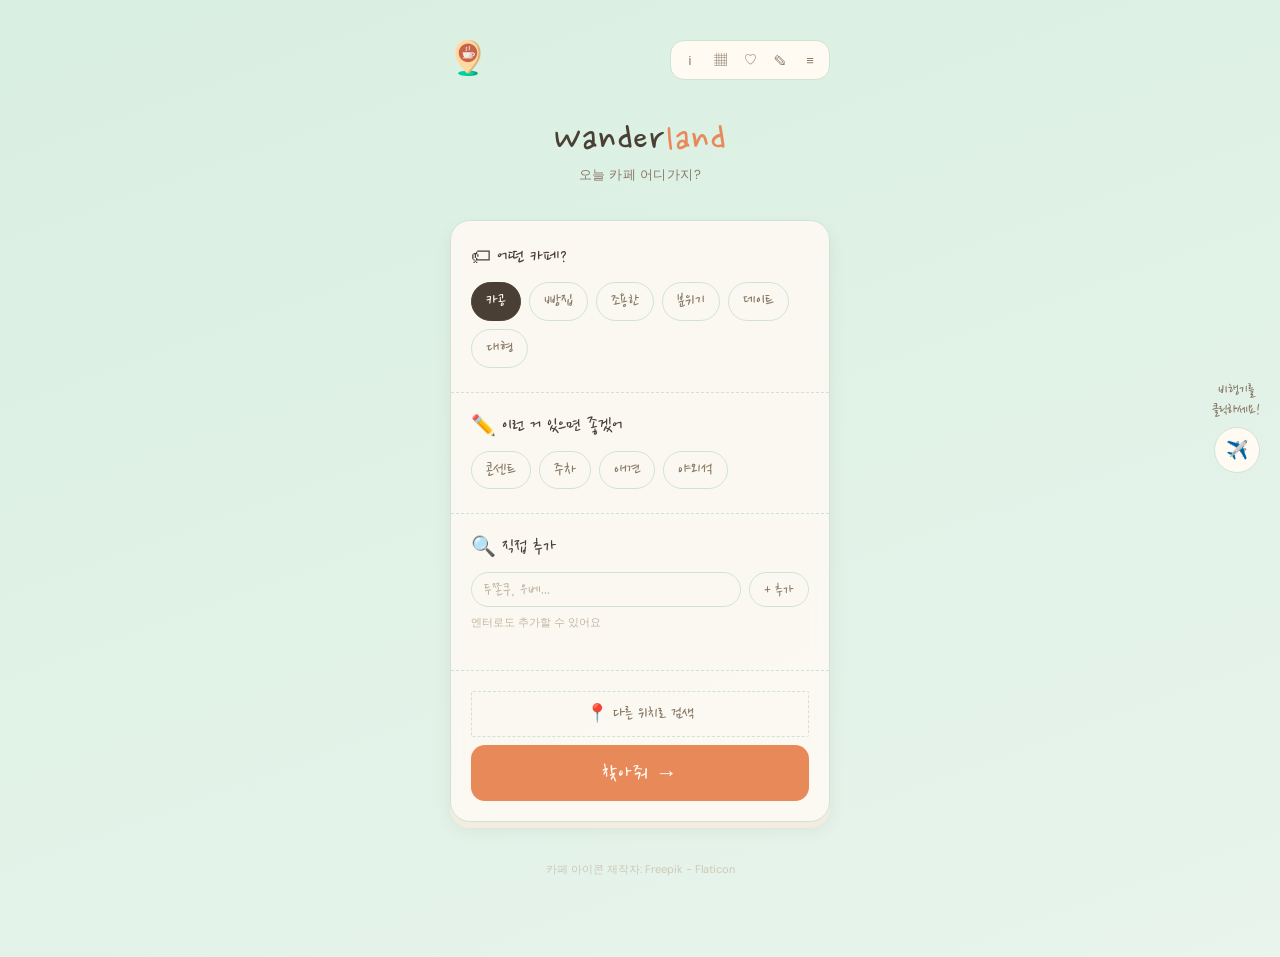
==== commit e65419b9: "feat: 카페 정복 기능 및 지도 배지 추가" ====
--- a/index.html
+++ b/index.html
@@ -329,6 +329,26 @@
       opacity: 0;
     }
 
+    .map-badge-row {
+      display: flex;
+      gap: 6px;
+      margin-top: 8px;
+    }
+    .map-badge {
+      width: 22px; height: 22px;
+      border-radius: 50%;
+      display: flex; align-items: center; justify-content: center;
+      font-size: 11px; font-weight: 700;
+      font-family: 'DM Sans', sans-serif; /* 손글씨체보다 가독성 위해 일반 폰트 */
+      color: #fff;
+      text-decoration: none;
+      transition: transform 0.15s;
+    }
+    .map-badge:hover { transform: scale(1.15); }
+    .map-badge.naver  { background: #03C75A; } /* 네이버 그린 */
+    .map-badge.google { background: #4285F4; } /* 구글 블루 */
+    .map-badge.kakao  { background: #FEE500; color: #3C1E1E; } /* 카카오 옐로우 + 다크텍스트 */
+
     .footer { margin-top: 40px; font-size: 11px; color: var(--ink-faint); text-align: center; opacity: 0.7; }
     .footer a { color: inherit; text-decoration: none; }
   </style>
@@ -434,7 +454,7 @@
 
   <!-- 반경 확장 안내 -->
   <p class="expand-notice" id="expand-notice"></p>
-    <div class="results-wrapper">
+  <div class="results-wrapper">
     <div class="action-bar" id="action-bar">
       <div class="action-bar-item">
         <span class="action-bar-icon">🤍</span>
@@ -448,6 +468,11 @@
       <div class="action-bar-item">
         <span class="action-bar-icon">👎</span>
         <span class="action-bar-label">별로</span>
+      </div>
+      <div class="action-bar-divider"></div>
+      <div class="action-bar-item">
+        <span class="action-bar-icon">🚩</span>
+        <span class="action-bar-label">정복</span>
       </div>
     </div>
     <div class="results" id="results"></div>
@@ -769,6 +794,8 @@
         url:     place.url,
         source:  place.source,
         keywords: place.keywords || [],
+        lat:     place.lat,
+        lng:     place.lng,
         savedAt: new Date().toISOString()
       });
       localStorage.setItem(this.KEY, JSON.stringify(list));
@@ -837,6 +864,11 @@
               data-satisfaction="bad"
               onclick="sendCafeFeedbackFromSaved(event, this)"
             >👎</button>
+            <button
+              class="card-action-btn conquer-btn"
+              title="정복하기"
+              onclick="ConquerManager.conquer(event, '${p.placeId || ''}', '${p.name.replace(/'/g,"\\'")}', ${p.lat}, ${p.lng})"
+            >🚩</button>
             <span style="font-size:11px; color:var(--ink-faint); margin-left:4px;">다녀오셨나요?</span>
           </div>
         </div>
@@ -1011,6 +1043,18 @@
   };
 
   // ─────────────────────────────────────────────
+  // MapLinks: 네이버/카카오/구글 지도앱 선택해서 열기
+  // ─────────────────────────────────────────────
+  const MapLinks = {
+    naver(lat, lng, name) {
+      return `https://map.naver.com/p/search/${encodeURIComponent(name)}`;
+    },
+    kakao(lat, lng, name) {
+      return `https://map.kakao.com/?q=${encodeURIComponent(name)}`;
+    }
+  };
+
+  // ─────────────────────────────────────────────
   // Renderer: 결과 카드 렌더링
   // ─────────────────────────────────────────────
   const Renderer = {
@@ -1043,15 +1087,6 @@
         const card = document.createElement('div');
         card.className = 'result-card';
         card.style.animationDelay = `${i * 0.05}s`;
-        card.innerHTML = `
-          <div class="result-name">${name}</div>
-          <div class="result-meta">${[dist, rating, address].filter(Boolean).join(' · ')}</div>
-          <div class="result-tags">
-            ${sourceTag} ${openTag}
-            ${keywords.map(k => `<span class="tag">${k}</span>`).join('')}
-          </div>
-          <div class="map-hint">지도에서 보기 →</div>
-        `;
 
         const isSaved = SaveManager.isSaved(name, address);
 
@@ -1072,6 +1107,8 @@
                 data-url="${url}"
                 data-source="${place.source || 'google'}"
                 data-keywords="${ChipManager.getAllKeywords().join(',')}"
+                data-lat="${place.location?.latitude || 0}"
+                data-lng="${place.location?.longitude || 0}"
                 onclick="toggleSaveFromCard(event, this)"
               >${isSaved ? '🧡' : '🤍'}</button>
               <button
@@ -1084,8 +1121,18 @@
                 title="별로였어요"
                 onclick="sendCafeFeedback(event, this, '${name.replace(/'/g,"\\'")}', '${address.replace(/'/g,"\\'")}', '${place.source}', 'bad')"
               >👎</button>
+              <button
+                class="card-action-btn conquer-btn"
+                title="정복하기"
+                onclick="ConquerManager.conquer(event, '${name.replace(/'/g,"\\'")}', '${address.replace(/'/g,"\\'")}', ${place.location?.latitude || 0}, ${place.location?.longitude || 0})"
+              >🚩</button>
             </div>
-          <div class="map-hint">지도에서 보기 →</div>
+            <div class="map-badge-row">
+              <a class="map-badge naver"  href="${MapLinks.naver(place.location?.latitude || 0, place.location?.longitude || 0, name)}" target="_blank" onclick="event.stopPropagation()">N</a>
+              <a class="map-badge google" href="${url}" target="_blank" onclick="event.stopPropagation()">G</a>
+              <a class="map-badge kakao"  href="${MapLinks.kakao(place.location?.latitude || 0, place.location?.longitude || 0, name)}" target="_blank" onclick="event.stopPropagation()">K</a>
+            </div>
+          </div>
         `;
 
         card.onclick = () => window.open(url, '_blank');
@@ -1376,39 +1423,30 @@
   // PageNav: 페이지 전환 (홈 ↔ 탐색)
   // ─────────────────────────────────────────────
   const PageNav = {
-    current: 0,
-
     init() {
       document.getElementById('plane-next').addEventListener('click', (e) => {
         document.getElementById('hint-next').classList.add('hidden');
         e.currentTarget.classList.add('flying-right');
         setTimeout(() => { location.href = '/explore.html'; }, 1600);
       });
-
-      // 모바일 스와이프
-      let startX = 0;
-      const track = document.getElementById('page-track');
-      track.addEventListener('touchstart', e => { startX = e.touches[0].clientX; });
-      track.addEventListener('touchend', e => {
-        const diff = e.changedTouches[0].clientX - startX;
-        if (diff < -50) this.go(1); // 왼쪽으로 스와이프 → 다음
-        if (diff > 50) this.go(0);  // 오른쪽으로 스와이프 → 이전
-      });
-    },
-
-    // 비행기 모션 먼저 보여주고, 끝나면 실제 화면 전환
-    fly(btn, targetIndex) {
-      btn.classList.add('flying');
-      setTimeout(() => {
-        this.go(targetIndex);
-        btn.classList.remove('flying');
-      }, 400); // 비행 모션 시간과 맞춤
-    },
-
-    go(index) {
-      this.current = index;
-      document.getElementById('nav-next').style.display = index === 0 ? 'flex' : 'none';
-      document.getElementById('nav-prev').style.display = index === 1 ? 'flex' : 'none';
+    },
+  };
+
+  // ─────────────────────────────────────────────
+  // ConquerManager: 카페 정복 기능
+  // ─────────────────────────────────────────────
+  const ConquerManager = {
+    conquer(event, name, address, lat, lng) {
+      event.stopPropagation(); // 카드 전체 클릭(구글맵 열기) 안 따라오게
+
+      const comment = prompt(`"${name}" 한 줄로 어땠어요? (선택)`) || '';
+      const tagsInput = prompt('태그 (쉼표로 구분, 예: 조용함, 콘센트많음)') || '';
+      const tags = tagsInput.split(',').map(t => t.trim()).filter(Boolean);
+
+      // TODO: Supabase 연동 전까지는 콘솔 확인만
+      console.log('정복 기록:', { name, lat, lng, comment, tags });
+
+      alert('🚩 정복 완료!');
     }
   };
 
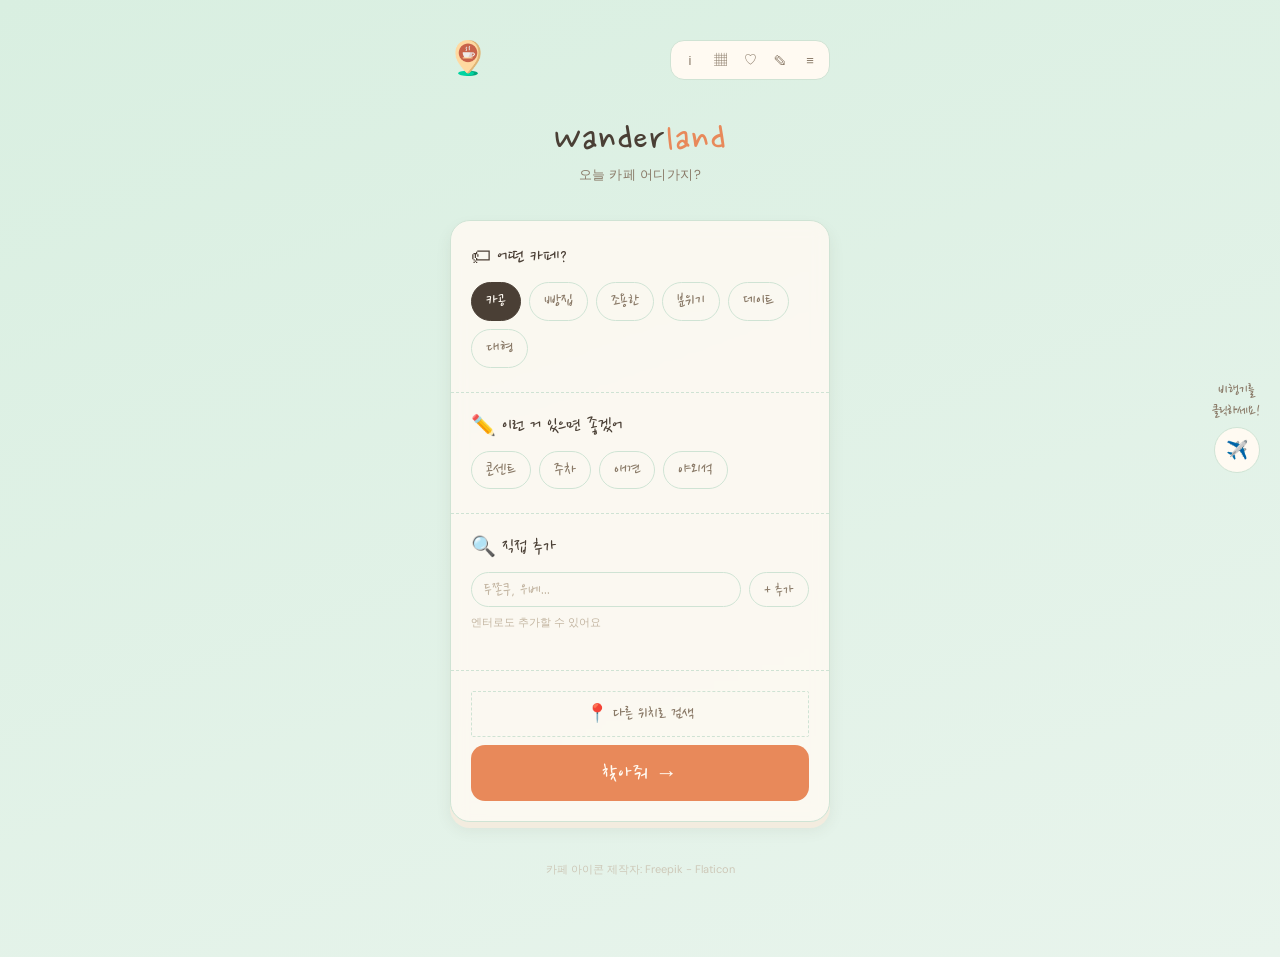
==== commit 5ed65dbd: "refactor: index.html JS를 /js 폴더로 분리" ====
--- a/index.html
+++ b/index.html
@@ -573,890 +573,15 @@
     </div>
   </div>
 
-<script>
-  // ─────────────────────────────────────────────
-  // 상태 (State)
-  // ─────────────────────────────────────────────
-  const state = {
-    places: [],          // 구글 결과
-    trendPlaces: [],     // 네이버 결과 (트렌드용)
-    sort: 'distance',    // 현재 정렬 기준
-    userLat: null,       // 현재 위치 위도
-    userLng: null,       // 현재 위치 경도
-    customChips: [],     // 사용자가 직접 추가한 칩 목록
-    feedbackRating: 0,   // 피드백 별점
-    currentRadius: 500,  // 현재 검색 반경 (m)
-  };
-
-  // ─────────────────────────────────────────────
-  // ContentLoader: content/ 폴더 데이터를 API로 가져와 모달에 렌더링
-  // ─────────────────────────────────────────────
-  const ContentLoader = {
-    // 앱 안내 (i) 모달 채우기
-    async loadInfo() {
-      const res  = await fetch('/api/content?type=info');
-      const data = await res.json();
-
-      document.getElementById('info-content').innerHTML =
-        data.sections.map(s => `
-          <div class="info-section">
-            <p class="info-section-title">${s.title}</p>
-            <p class="info-item">${s.body}</p>
-          </div>
-        `).join('');
-    },
-
-    // 개발자 노트 모달 채우기
-    async loadDevNotes() {
-      const res   = await fetch('/api/content?type=devnotes');
-      const notes = await res.json();
-
-      document.getElementById('devnote-content').innerHTML =
-        notes.map((note, i) => `
-          <div class="release-note" style="transform: rotate(${['-0.5deg','0.3deg','-0.2deg'][i % 3]})">
-            <p class="release-version">${note.version}${i === 0 ? ' — NEW!' : ''}${note.label ? ` — ${note.label}` : ''}
-              <span class="release-date">${note.date ?? ''}</span>
-            </p>
-            ${note.items.map(item => `<p class="release-item">${item}</p>`).join('')}
-          </div>
-        `).join('');
-    }
-  };
-
-  // ─────────────────────────────────────────────
-  // ModalManager
-  // ─────────────────────────────────────────────
-  function openModal(id) {
-    document.getElementById(id).classList.add('show');
-
-    // 모달 열릴 때 콘텐츠 로드 (최초 1회)
-    if (id === 'info-modal' && !ContentLoader._infoLoaded) {
-      ContentLoader.loadInfo();
-      ContentLoader._infoLoaded = true;
-    }
-    if (id === 'devnote-modal' && !ContentLoader._devLoaded) {
-      ContentLoader.loadDevNotes();
-      ContentLoader._devLoaded = true;
-    }
-    if (id === 'location-modal') {
-      setTimeout(() => LocationManager.initMap(), 100); // DOM 렌더 후 초기화
-    }
-    if (id === 'saved-modal') SaveManager.renderModal();
-    if (id === 'feedback-modal') {
-      // 카페 피드백에서 열린 경우 타이틀 변경
-      const title = document.querySelector('#feedback-modal .modal-title');
-      if (state.pendingCafeName) {
-        const emoji = state.pendingSatisfaction === 'good' ? '👍' : '👎';
-        title.textContent = `${emoji} 이유가 있나요? 🗒`;
-        document.getElementById('feedback-comment').placeholder =
-          `${state.pendingCafeName}에 대해 한 마디 남겨줘요! (선택)`;
-      } else {
-        title.textContent = '어떠셨어요? 🗒';
-        document.getElementById('feedback-comment').placeholder =
-          '불편한 점, 원하는 기능, 뭐든요!';
-      }
-    }
-  }
-
-  function closeModal(id) {
-    document.getElementById(id).classList.remove('show');
-    if (id === 'feedback-modal') {
-      state.feedbackRating = 0;
-      state.pendingCafeName = null;
-      state.pendingSatisfaction = null;
-      state.pendingKeywords = null;
-      document.querySelectorAll('.star').forEach(s => s.classList.remove('on'));
-      document.getElementById('feedback-comment').value = '';
-    }
-  }
-
-  document.querySelectorAll('.modal-overlay').forEach(overlay => {
-    overlay.addEventListener('click', e => {
-      if (e.target === overlay) overlay.classList.remove('show');
-    });
-  });
-
-  // ─────────────────────────────────────────────
-  // LocationManager: 위치 선택 관리 (GPS + 카카오맵 핀)
-  // ─────────────────────────────────────────────
-  const LocationManager = {
-    map:    null,  // 카카오맵 인스턴스
-    marker: null,  // 현재 선택 핀
-    lat:    null,
-    lng:    null,
-
-    // 지도 초기화 (모달 열릴 때 1회)
-    initMap() {
-      if (this.map) return;
-
-      // SDK는 이미 로드됨, 바로 지도 생성
-      const center = new kakao.maps.LatLng(
-        state.userLat || 37.5665,
-        state.userLng || 126.9780
-      );
-      this.map = new kakao.maps.Map(
-        document.getElementById('kakao-map'),
-        { center, level: 4 }
-      );
-
-      // 지도 로드 완료되면 로딩 숨기기
-      kakao.maps.event.addListener(this.map, 'tilesloaded', () => {
-        const loading = document.getElementById('map-loading');
-        if (loading) loading.style.display = 'none';
-      });
-
-      kakao.maps.event.addListener(this.map, 'click', e => {
-        this.setPin(e.latLng.getLat(), e.latLng.getLng());
-      });
-      if (state.userLat) this.setPin(state.userLat, state.userLng);
-    },
-
-    // 핀 설정
-    setPin(lat, lng) {
-      this.lat = lat;
-      this.lng = lng;
-      const pos = new kakao.maps.LatLng(lat, lng);
-      if (this.marker) {
-        this.marker.setPosition(pos);
-      } else {
-        this.marker = new kakao.maps.Marker({ position: pos, map: this.map });
-      }
-      this.map.panTo(pos);
-    },
-
-    // 주소 검색
-    async search() {
-      const query = document.getElementById('location-search-input').value.trim();
-      if (!query) return;
-      
-      // 검색 중 로딩 표시
-      const loading = document.getElementById('map-loading');
-      if (loading) loading.style.display = 'flex';
-
-      const res  = await fetch(`/api/search?geocode=${encodeURIComponent(query)}`);
-      const data = await res.json();
-
-      if (data.lat) {
-        this.setPin(data.lat, data.lng);
-        // 핀 찍으면 tilesloaded 이벤트가 로딩 숨겨줌
-      } else {
-        alert('주소를 찾지 못했어요');
-      }
-    },
-
-    // 위치 확정
-    confirm() {
-      if (!this.lat) { alert('지도를 클릭해서 위치를 선택해줘요!'); return; }
-      state.selectedLat  = this.lat;
-      state.selectedLng  = this.lng;
-      state.usingCustomLocation = true;
-
-      // 버튼 텍스트 업데이트
-      document.getElementById('location-display').textContent =
-        `📍 ${state.selectedAddr || '선택한 위치'}로 검색`;
-
-      // 역지오코딩으로 주소 가져오기
-      const geocoder = new kakao.maps.services.Geocoder();
-      geocoder.coord2Address(this.lng, this.lat, (result, status) => {
-        if (status === kakao.maps.services.Status.OK) {
-          const addr = result[0].road_address?.address_name
-            || result[0].address?.address_name || '';
-          state.selectedAddr = addr;
-          document.getElementById('location-display').textContent =
-            `📍 ${addr}으로 검색`;
-        }
-      });
-
-      closeModal('location-modal');
-    }
-  };
-
-  // ─────────────────────────────────────────────
-  // SaveManager: 카페 저장/삭제 (로컬스토리지)
-  // ─────────────────────────────────────────────
-  const SaveManager = {
-    KEY: 'wanderland_saved',
-
-    // 저장된 카페 목록 가져오기
-    getAll() {
-      return JSON.parse(localStorage.getItem(this.KEY) || '[]');
-    },
-
-    // 카페 저장
-    save(place) {
-      const list = this.getAll();
-      // 중복 체크 (이름+주소)
-      const exists = list.some(p => p.name === place.name && p.address === place.address);
-      if (exists) return false;
-      list.unshift({ // 최신이 위로
-        name:    place.name,
-        address: place.address,
-        url:     place.url,
-        source:  place.source,
-        keywords: place.keywords || [],
-        lat:     place.lat,
-        lng:     place.lng,
-        savedAt: new Date().toISOString()
-      });
-      localStorage.setItem(this.KEY, JSON.stringify(list));
-      return true;
-    },
-
-    // 카페 삭제
-    remove(name, address) {
-      const list = this.getAll().filter(
-        p => !(p.name === name && p.address === address)
-      );
-      localStorage.setItem(this.KEY, JSON.stringify(list));
-    },
-
-    // 저장 여부 확인
-    isSaved(name, address) {
-      return this.getAll().some(p => p.name === name && p.address === address);
-    },
-
-    // 저장 목록 모달 렌더링
-    renderModal() {
-      const list = this.getAll();
-      const container = document.getElementById('saved-list');
-
-      if (!list.length) {
-        container.innerHTML = '<p style="font-size:13px; color:var(--ink-faint)">아직 저장한 카페가 없어요</p>';
-        return;
-      }
-
-      container.innerHTML = list.map(p => `
-        <div class="saved-item" style="flex-direction:column; align-items:flex-start; gap:6px;">
-          <div style="display:flex; justify-content:space-between; align-items:center; width:100%;">
-            <div>
-              <div class="saved-item-name">${p.name}</div>
-              <div style="font-size:11px; color:var(--ink-faint)">${p.address}</div>
-              ${p.keywords?.length ? `
-                <div style="display:flex; flex-wrap:wrap; gap:4px; margin-top:4px;">
-                  ${p.keywords.map(k => `<span class="tag">${k}</span>`).join('')}
-                </div>
-              ` : ''}
-            </div>
-            <div style="display:flex; gap:6px; align-items:center;">
-              <a href="${p.url}" target="_blank" style="font-size:11px; color:var(--ink-faint); text-decoration:none;">지도 →</a>
-              <button class="saved-delete-btn" onclick="SaveManager.remove('${p.name.replace(/'/g,"\\'")}', '${p.address.replace(/'/g,"\\'")}'); SaveManager.renderModal();">삭제</button>
-            </div>
-          </div>
-          <!-- 저장 목록에서도 피드백 가능 -->
-          <div class="card-action-row" style="width:100%; justify-content:flex-start;">
-            <button
-              class="card-action-btn"
-              title="좋았어요"
-              data-name="${p.name.replace(/"/g,'&quot;')}"
-              data-address="${p.address.replace(/"/g,'&quot;')}"
-              data-source="${p.source}"
-              data-keywords="${(p.keywords || []).join(',')}"
-              data-satisfaction="good"
-              onclick="sendCafeFeedbackFromSaved(event, this)"
-            >👍</button>
-            <button
-              class="card-action-btn"
-              title="별로였어요"
-              data-name="${p.name.replace(/"/g,'&quot;')}"
-              data-address="${p.address.replace(/"/g,'&quot;')}"
-              data-source="${p.source}"
-              data-keywords="${(p.keywords || []).join(',')}"
-              data-satisfaction="bad"
-              onclick="sendCafeFeedbackFromSaved(event, this)"
-            >👎</button>
-            <button
-              class="card-action-btn conquer-btn"
-              title="정복하기"
-              onclick="ConquerManager.conquer(event, '${p.placeId || ''}', '${p.name.replace(/'/g,"\\'")}', ${p.lat}, ${p.lng})"
-            >🚩</button>
-            <span style="font-size:11px; color:var(--ink-faint); margin-left:4px;">다녀오셨나요?</span>
-          </div>
-        </div>
-      `).join('');
-    }
-  };
-
-  // 저장 목록에서 피드백 보낼 때 — data 속성에서 읽어오기
-  function sendCafeFeedbackFromSaved(e, btn) {
-    const name         = btn.dataset.name;
-    const address      = btn.dataset.address;
-    const source       = btn.dataset.source;
-    const satisfaction = btn.dataset.satisfaction;
-    const keywords     = btn.dataset.keywords
-      ? btn.dataset.keywords.split(',').filter(Boolean)
-      : [];
-
-    sendCafeFeedback(e, btn, name, address, source, satisfaction, keywords);
-  }
-
-  // ─────────────────────────────────────────────
-  // ChipManager : 칩 선택/추가/삭제 관리
-  // ─────────────────────────────────────────────
-  const ChipManager = {
-    // 기본 칩 토글 (on/off)
-    init() {
-      document.querySelectorAll('#type-chips .chip, #feature-chips .chip').forEach(chip => {
-        chip.addEventListener('click', () => chip.classList.toggle('on'));
-      });
-
-      // 키워드 입력창 엔터키로 추가
-      document.getElementById('keyword-input').addEventListener('keydown', e => {
-        if (e.key === 'Enter') this.addCustom();
-      });
-    },
-
-    // 선택된 칩의 data-value 배열 반환
-    getSelected(groupId) {
-      return [...document.querySelectorAll(`#${groupId} .chip.on`)].map(c => c.dataset.value);
-    },
-
-    // 커스텀 칩 추가 (입력창 → 칩으로 변환)
-    addCustom() {
-      const input = document.getElementById('keyword-input');
-      const val = input.value.trim();
-      this.addKeyword(val);
-      input.value = '';
-    },
-
-    // 값을 직접 받아서 칩으로 추가 (버블 클릭 등에서 재사용)
-    addKeyword(val) {
-      if (!val || state.customChips.includes(val)) return;
-
-      state.customChips.push(val);
-
-      const chip = document.createElement('span');
-      chip.className = 'chip on accent';
-      chip.dataset.value = val;
-      chip.innerHTML = `${val} <span class="chip-remove" onclick="ChipManager.removeCustom('${val}', this.parentElement)">✕</span>`;
-
-      document.getElementById('custom-chips').appendChild(chip);
-    },
-
-    // 커스텀 칩 삭제
-    removeCustom(val, el) {
-      state.customChips = state.customChips.filter(v => v !== val);
-      el.remove();
-    },
-
-    // 현재 선택된 모든 키워드 (기본 + 편의 + 커스텀)
-    getAllKeywords() {
-      return [
-        ...this.getSelected('type-chips'),
-        ...this.getSelected('feature-chips'),
-        ...state.customChips
-      ];
-    }
-  };
-
-  // ─────────────────────────────────────────────
-  // BubbleManager: 인기 디저트 키워드 버블 생성/클릭 처리
-  // ─────────────────────────────────────────────
-  const BubbleManager = {
-    // v1: 직접 큐레이션한 인기 디저트 키워드 (추후 Redis 집계 데이터로 교체 가능)
-    keywords: [
-      '딸기', '생크림', '말차', '크로플', '시그니처 라떼',
-      '인절미', '바스크 치즈케이크', '마들렌', '소금빵', '쑥떡',
-      '아이스크림', '흑임자', '스콘', '아인슈페너', '에그타르트'
-    ],
-
-    init() {
-      const zones = [document.getElementById('bubble-left'), document.getElementById('bubble-right')];
-      zones.forEach(zone => {
-        // 영역당 버블 4~5개 생성
-        for (let i = 0; i < 5; i++) {
-          this.spawnBubble(zone);
-        }
-      });
-    },
-
-    spawnBubble(zone) {
-      const bubble = document.createElement('div');
-      bubble.className = 'bubble';
-      bubble.textContent = this.keywords[Math.floor(Math.random() * this.keywords.length)];
-
-      // 좌우 위치/속도/딜레이를 랜덤하게 줘서 자연스럽게 흩어지게
-      bubble.style.left = `${Math.random() * 60}px`;
-      bubble.style.animationDuration = `${8 + Math.random() * 6}s`;
-      bubble.style.animationDelay = `-${Math.random() * 10}s`; // 시작부터 제각각 위치에 있도록
-
-      bubble.addEventListener('click', () => this.popBubble(bubble, zone));
-      zone.appendChild(bubble);
-    },
-
-    popBubble(bubble, zone) {
-      const keyword = bubble.textContent;
-      bubble.classList.add('pop');
-      ChipManager.addKeyword(keyword); // 클릭한 키워드를 바로 칩으로 추가
-
-      // 터지는 애니메이션 끝나면 제거하고, 같은 자리에 새 버블 하나 다시 띄움
-      setTimeout(() => {
-        bubble.remove();
-        this.spawnBubble(zone);
-      }, 250);
-    }
-  };
-
-  // ─────────────────────────────────────────────
-  // GeoUtils: 거리 계산 유틸리티
-  // ─────────────────────────────────────────────
-  const GeoUtils = {
-    // Haversine 공식으로 두 좌표 사이 거리(m) 계산
-    distance(lat1, lng1, lat2, lng2) {
-      const R = 6371000;
-      const dLat = (lat2 - lat1) * Math.PI / 180;
-      const dLng = (lng2 - lng1) * Math.PI / 180;
-      const a =
-        Math.sin(dLat / 2) ** 2 +
-        Math.cos(lat1 * Math.PI / 180) *
-        Math.cos(lat2 * Math.PI / 180) *
-        Math.sin(dLng / 2) ** 2;
-      return Math.round(R * 2 * Math.atan2(Math.sqrt(a), Math.sqrt(1 - a)));
-    },
-    
-    // 거리를 보기 좋게 포맷 (1000m 이상은 km)
-    format(meters) {
-      return meters >= 1000
-        ? `${(meters / 1000).toFixed(1)}km`
-        : `${meters}m`;
-    }
-  };
-
-  // ─────────────────────────────────────────────
-  // Sorter: 장소 정렬
-  // ─────────────────────────────────────────────
-  const Sorter = {
-    sort(places, type) {
-      return [...places].sort((a, b) => {
-        if (type === 'distance') {
-          const da = a.location ? GeoUtils.distance(state.userLat, state.userLng, a.location.latitude, a.location.longitude) : Infinity;
-          const db = b.location ? GeoUtils.distance(state.userLat, state.userLng, b.location.latitude, b.location.longitude) : Infinity;
-          return da - db;
-        }
-        if (type === 'rating') {
-          return (parseFloat(b.rating) || 0) - (parseFloat(a.rating) || 0);
-        }
-        if (type === 'trend') {
-          return 0; // 정렬 필요 없음, 네이버 API 순서 그대로
-        }
-      });
-    }
-  };
-
-  // ─────────────────────────────────────────────
-  // MapLinks: 네이버/카카오/구글 지도앱 선택해서 열기
-  // ─────────────────────────────────────────────
-  const MapLinks = {
-    naver(lat, lng, name) {
-      return `https://map.naver.com/p/search/${encodeURIComponent(name)}`;
-    },
-    kakao(lat, lng, name) {
-      return `https://map.kakao.com/?q=${encodeURIComponent(name)}`;
-    }
-  };
-
-  // ─────────────────────────────────────────────
-  // Renderer: 결과 카드 렌더링
-  // ─────────────────────────────────────────────
-  const Renderer = {
-    render(places) {
-      const container = document.getElementById('results');
-      container.innerHTML = '';
-
-      if (!places.length) {
-        container.innerHTML = '<p class="no-result">근처에 카페가 없어요 😢</p>';
-        return;
-      }
-
-      const keywords = ChipManager.getAllKeywords();
-
-      places.forEach((place, i) => {
-        const name    = place.displayName?.text || '';
-        const address = place.formattedAddress || '';
-        const rating  = place.rating ? `⭐ ${place.rating.toFixed(1)} (${place.userRatingCount}개)` : '';
-        const dist    = place.location ? GeoUtils.format(GeoUtils.distance(state.userLat, state.userLng, place.location.latitude, place.location.longitude)) : '';
-        const url     = place.googleMapsUri || '';
-
-        // 출처 태그 (google/naver)
-        const source = place.source || 'google'; // 데이터에 없으면 기본 google
-        const sourceTag = `<span class="tag ${source}">${source === 'google' ? 'Google' : 'Naver'}</span>`;
-
-        // 영업 중/종료 태그
-        const isOpen  = place.regularOpeningHours?.openNow;
-        const openTag = isOpen === true ? '<span class="tag open">영업 중</span>' : isOpen === false ? '<span class="tag closed">영업 종료</span>' : '';
-
-        const card = document.createElement('div');
-        card.className = 'result-card';
-        card.style.animationDelay = `${i * 0.05}s`;
-
-        const isSaved = SaveManager.isSaved(name, address);
-
-        card.innerHTML = `
-          <div class="result-name">${name}</div>
-          <div class="result-meta">${[dist, rating, address].filter(Boolean).join(' · ')}</div>
-          <div class="result-tags">
-            ${openTag}
-            ${keywords.map(k => `<span class="tag">${k}</span>`).join('')}
-          </div>
-          <div style="display:flex; justify-content:space-between; align-items:center; margin-top:10px;">
-            <div class="card-action-row">
-              <button
-                class="card-action-btn ${isSaved ? 'saved' : ''}"
-                title="저장"
-                data-name="${name.replace(/"/g,'&quot;')}"
-                data-address="${address.replace(/"/g,'&quot;')}"
-                data-url="${url}"
-                data-source="${place.source || 'google'}"
-                data-keywords="${ChipManager.getAllKeywords().join(',')}"
-                data-lat="${place.location?.latitude || 0}"
-                data-lng="${place.location?.longitude || 0}"
-                onclick="toggleSaveFromCard(event, this)"
-              >${isSaved ? '🧡' : '🤍'}</button>
-              <button
-                class="card-action-btn"
-                title="좋았어요"
-                onclick="sendCafeFeedback(event, this, '${name.replace(/'/g,"\\'")}', '${address.replace(/'/g,"\\'")}', '${place.source}', 'good')"
-              >👍</button>
-              <button
-                class="card-action-btn"
-                title="별로였어요"
-                onclick="sendCafeFeedback(event, this, '${name.replace(/'/g,"\\'")}', '${address.replace(/'/g,"\\'")}', '${place.source}', 'bad')"
-              >👎</button>
-              <button
-                class="card-action-btn conquer-btn"
-                title="정복하기"
-                onclick="ConquerManager.conquer(event, '${name.replace(/'/g,"\\'")}', '${address.replace(/'/g,"\\'")}', ${place.location?.latitude || 0}, ${place.location?.longitude || 0})"
-              >🚩</button>
-            </div>
-            <div class="map-badge-row">
-              <a class="map-badge naver"  href="${MapLinks.naver(place.location?.latitude || 0, place.location?.longitude || 0, name)}" target="_blank" onclick="event.stopPropagation()">N</a>
-              <a class="map-badge google" href="${url}" target="_blank" onclick="event.stopPropagation()">G</a>
-              <a class="map-badge kakao"  href="${MapLinks.kakao(place.location?.latitude || 0, place.location?.longitude || 0, name)}" target="_blank" onclick="event.stopPropagation()">K</a>
-            </div>
-          </div>
-        `;
-
-        card.onclick = () => window.open(url, '_blank');
-        container.appendChild(card);
-      });
-    }
-  };
-
-  // 저장/취소 토글
-  function toggleSaveFromCard(e, btn) {
-    e.stopPropagation();
-    const name     = btn.dataset.name;
-    const address  = btn.dataset.address;
-    const url      = btn.dataset.url;
-    const source   = btn.dataset.source;
-    const keywords = btn.dataset.keywords
-      ? btn.dataset.keywords.split(',').filter(Boolean)
-      : [];
-
-    if (SaveManager.isSaved(name, address)) {
-      SaveManager.remove(name, address);
-      btn.textContent = '🤍';
-      btn.classList.remove('saved');
-    } else {
-      SaveManager.save({ name, address, url, source, keywords });
-      btn.textContent = '🧡';
-      btn.classList.add('saved');
-    }
-  }
-
-  // 카페 만족/불만족 피드백 → 구글 시트 저장
-  async function sendCafeFeedback(e, btn, cafeName, cafeAddress, cafeSource, satisfaction, keywords) {
-    e.stopPropagation(); // 카드 클릭 방지
-    if (btn.classList.contains('voted') || 
-        btn.classList.contains('voted-good') || 
-        btn.classList.contains('voted-bad')) return;
-
-    // 버튼 색상 채우기
-    const isGood = satisfaction === 'good';
-    btn.classList.add(isGood ? 'voted-good' : 'voted-bad');
-
-    // 반대쪽 버튼 비활성화
-    const row = btn.closest('.card-action-row');
-    if (row) {
-      row.querySelectorAll('.card-action-btn[title="좋았어요"], .card-action-btn[title="별로였어요"]')
-        .forEach(b => {
-          if (b !== btn) b.classList.add('voted');
-        });
-    }
-
-    // 시트2에 바로 저장
-    fetch('/api/feedback', {
-      method: 'POST',
-      headers: { 'Content-Type': 'application/json' },
-      body: JSON.stringify({
-        type: 'cafe',
-        cafeName, cafeAddress, cafeSource, satisfaction,
-        keywords: keywords !== undefined ? keywords : ChipManager.getAllKeywords() // keywords가 명시적으로 넘어온 경우만 사용, 아니면 현재 칩
-      })
-    }).catch(() => {}); // 실패해도 UX에 영향 없게
-
-    // 피드백 모달 띄우기 (이유 남기기 - 시트1로 저장)
-    // 모달에 카페 이름 표시하기 위해 state에 임시 저장
-    state.pendingCafeName = cafeName;
-    state.pendingSatisfaction = satisfaction;
-    state.pendingKeywords = keywords !== undefined ? keywords : ChipManager.getAllKeywords();
-    openModal('feedback-modal');
-  }
-
-  // ─────────────────────────────────────────────
-  // 검색 흐름
-  // ─────────────────────────────────────────────
-
-  // 현재 위치 가져오기 → 검색 시작
-  function search() {
-    const errorEl = document.getElementById('error-msg');
-    errorEl.classList.remove('show');
-
-    // 새 검색 시작할 때 반경 초기화
-    state.currentRadius = 500;
-
-    if (!navigator.geolocation) { errorEl.classList.add('show'); return; }
-
-    document.getElementById('loading').classList.add('show');
-    document.getElementById('results').innerHTML = '';
-    document.getElementById('sort-bar').classList.remove('show');
-    document.getElementById('expand-notice').classList.remove('show');
-    document.getElementById('action-bar').classList.remove('show');
-
-    // 로딩 애니메이션 보이게 스크롤
-    document.getElementById('loading').scrollIntoView({ behavior: 'smooth', block: 'center' });
-
-    if (state.usingCustomLocation && state.selectedLat) {
-      // 직접 선택한 위치로 검색
-      state.userLat = state.selectedLat;
-      state.userLng = state.selectedLng;
-      fetchPlaces();
-    } else {
-      // GPS 위치로 검색
-      navigator.geolocation.getCurrentPosition(
-        pos => {
-          state.userLat = pos.coords.latitude;
-          state.userLng = pos.coords.longitude;
-          document.getElementById('location-display').textContent = '📍 현재 위치로 검색';
-          fetchPlaces();
-        },
-        () => {
-          document.getElementById('loading').classList.remove('show');
-          errorEl.classList.add('show');
-        }
-      );
-    }
-  }
-
-  // API 호출하여 장소 데이터 가져오기
-  async function fetchPlaces() {
-    const keywords = ChipManager.getAllKeywords();
-    const keyword  = keywords.length ? keywords.join(' ') + ' 카페' : '카페';
-
-    try {
-      // 초기 검색은 항상 500m부터 시작하고, 캐시는 radius=500 키로 활용
-      const res  = await fetch(`/api/search?lat=${state.userLat}&lng=${state.userLng}&keyword=${encodeURIComponent(keyword)}&radius=500`);
-      const data = await res.json();
-
-      document.getElementById('loading').classList.remove('show');
-
-      if (data.places?.length) {
-        state.places      = data.places      || [];
-        state.trendPlaces = data.trendPlaces || [];
-        state.sort        = 'distance';
-
-        // 반경 확장 안내 메시지
-        if (data.expandedRadius && data.expandedRadius > 500 && state.sort !== 'trend') {
-          const notice = document.getElementById('expand-notice');
-          notice.textContent = `근처에 없어서 ${(data.expandedRadius / 1000).toFixed(1)}km 범위로 넓혀봤어요 🗺`;
-          notice.classList.add('show');
-        }
-
-        ['sort-distance', 'sort-rating', 'sort-trend'].forEach(id => {
-          document.getElementById(id).classList.remove('on');
-        });
-        document.getElementById('sort-distance').classList.add('on');
-        document.getElementById('sort-bar').classList.add('show');
-        document.getElementById('action-bar').classList.add('show');
-        Renderer.render(Sorter.sort(state.places, 'distance'));
-
-        state.currentRadius = data.expandedRadius || 500;
-        document.getElementById('expand-btn-row').style.display = 
-          state.currentRadius < 5000 ? '' : 'none';
-      } else {
-        document.getElementById('results').innerHTML = '<p class="no-result">근처에 카페가 없어요 😢</p>';
-      }
-    } catch {
-      document.getElementById('loading').classList.remove('show');
-      document.getElementById('results').innerHTML = '<p class="no-result">오류가 났어요 😢</p>';
-    }
-  }
-
-  // 현재 검색에 사용된 반경 상태 추가
-  // state 객체에 추가
-  state.currentRadius = 500; // 현재 검색 반경 (기본 500m)
-  state.selectedLat  = null;  // 선택된 위치 (GPS or 핀)
-  state.selectedLng  = null;
-  state.selectedAddr = '현재 위치'; // 표시용 주소
-  state.usingCustomLocation = false; // 직접 선택 여부
-
-  // 반경 넓히기 함수
-  async function expandSearch() {
-    // 500 → 1000 → 2000 → 5000 순으로 확장
-    const steps = [500, 1000, 2000, 5000];
-    const currentIdx = steps.indexOf(state.currentRadius);
-    if (currentIdx === steps.length - 1) {
-      alert('더 이상 넓힐 수 없어요!');
-      return;
-    }
-    state.currentRadius = steps[currentIdx + 1];
-    
-    document.getElementById('loading').classList.add('show');
-    document.getElementById('results').innerHTML = '';
-    document.getElementById('expand-btn-row').style.display = 'none';
-    document.getElementById('sort-bar').classList.remove('show');
-
-    // 반경을 강제로 지정해서 재검색
-    const keywords = ChipManager.getAllKeywords();
-    const keyword  = keywords.length ? keywords.join(' ') + ' 카페' : '카페';
-
-    try {
-      const res  = await fetch(
-        `/api/search?lat=${state.userLat}&lng=${state.userLng}&keyword=${encodeURIComponent(keyword)}&radius=${state.currentRadius}`
-      );
-      const data = await res.json();
-
-      document.getElementById('loading').classList.remove('show');
-
-      if (data.places?.length) {
-        state.places = data.places;
-        const notice = document.getElementById('expand-notice');
-        notice.textContent = `${(state.currentRadius / 1000).toFixed(1)}km 범위로 찾아봤어요 🗺`;
-        notice.classList.add('show');
-        document.getElementById('sort-bar').classList.add('show');
-        document.getElementById('expand-btn-row').style.display = state.currentRadius < 5000 ? '' : 'none';
-        Renderer.render(Sorter.sort(state.places, state.sort));
-      }
-    } catch {
-      document.getElementById('loading').classList.remove('show');
-    }
-  }
-
-  // 정렬 변경
-  function sortBy(type) {
-    state.sort = type;
-
-    // 모든 버튼 off
-    ['sort-distance', 'sort-rating', 'sort-trend'].forEach(id => {
-      document.getElementById(id).classList.remove('on');
-    });
-
-    // 선택된 버튼 on
-    const idMap = { distance: 'sort-distance', rating: 'sort-rating', trend: 'sort-trend' };
-    document.getElementById(idMap[type]).classList.add('on');
-
-    // 트렌드일 때 반경 관련 UI 숨기기
-    const isTrend = type === 'trend';
-    const expandNotice = document.getElementById('expand-notice');
-    const expandBtnRow = document.getElementById('expand-btn-row');
-
-    if (expandNotice) {
-      expandNotice.classList.toggle('show', !isTrend && expandNotice.textContent !== '');
-    }
-    if (expandBtnRow) {
-      expandBtnRow.style.display = isTrend ? 'none' : (state.currentRadius < 5000 ? '' : 'none');
-    }
-
-    // 트렌드는 네이버 결과, 나머지는 구글 결과
-    const places = type === 'trend' ? state.trendPlaces : state.places;
-    Renderer.render(Sorter.sort(places, type));
-  }
-
-  // 커스텀 칩 추가 (버튼 클릭)
-  function addCustomChip() { ChipManager.addCustom(); }
-
-  // ─────────────────────────────────────────────
-  // 피드백
-  // ─────────────────────────────────────────────
-  document.querySelectorAll('.star').forEach(star => {
-    star.addEventListener('click', () => {
-      state.feedbackRating = parseInt(star.dataset.v);
-      document.querySelectorAll('.star').forEach(s => {
-        s.classList.toggle('on', parseInt(s.dataset.v) <= state.feedbackRating);
-      });
-    });
-  });
-
-  // 피드백 제출
-  async function submitFeedback() {
-    // 카페 피드백에서 열린 경우 별점 없어도 됨
-    if (!state.feedbackRating && !state.pendingCafeName) {
-      alert('별점을 선택해줘요!');
-      return;
-    }
-
-    const btn = document.getElementById('modal-submit');
-    btn.disabled = true;
-    btn.textContent = '제출 중...';
-
-    await fetch('/api/feedback', {
-      method: 'POST',
-      headers: { 'Content-Type': 'application/json' },
-      body: JSON.stringify({
-        // 카페 피드백에서 열린 경우 별점 없이 코멘트만
-        rating:  state.feedbackRating || '',
-        chips: state.pendingCafeName
-          ? (state.pendingKeywords || [])   // 카페 피드백에서 열린 경우 저장된 키워드
-          : ChipManager.getAllKeywords(),    // 서비스 피드백 버튼에서 열린 경우 현재 칩
-        comment: document.getElementById('feedback-comment').value
-      })
-    }).catch(() => {});
-
-    btn.textContent = '감사해요 🎉';
-    setTimeout(() => {
-      closeModal('feedback-modal');
-      btn.disabled = false;
-      btn.textContent = '제출할게요 →';
-    }, 1500);
-  }
-
-  // ─────────────────────────────────────────────
-  // PageNav: 페이지 전환 (홈 ↔ 탐색)
-  // ─────────────────────────────────────────────
-  const PageNav = {
-    init() {
-      document.getElementById('plane-next').addEventListener('click', (e) => {
-        document.getElementById('hint-next').classList.add('hidden');
-        e.currentTarget.classList.add('flying-right');
-        setTimeout(() => { location.href = '/explore.html'; }, 1600);
-      });
-    },
-  };
-
-  // ─────────────────────────────────────────────
-  // ConquerManager: 카페 정복 기능
-  // ─────────────────────────────────────────────
-  const ConquerManager = {
-    conquer(event, name, address, lat, lng) {
-      event.stopPropagation(); // 카드 전체 클릭(구글맵 열기) 안 따라오게
-
-      const comment = prompt(`"${name}" 한 줄로 어땠어요? (선택)`) || '';
-      const tagsInput = prompt('태그 (쉼표로 구분, 예: 조용함, 콘센트많음)') || '';
-      const tags = tagsInput.split(',').map(t => t.trim()).filter(Boolean);
-
-      // TODO: Supabase 연동 전까지는 콘솔 확인만
-      console.log('정복 기록:', { name, lat, lng, comment, tags });
-
-      alert('🚩 정복 완료!');
-    }
-  };
-
-  // ─────────────────────────────────────────────
-  // 초기화
-  // ─────────────────────────────────────────────
-  ChipManager.init();
-  BubbleManager.init();
-  PageNav.init();
-</script>
+  <script src="/js/state.js"></script>
+  <script src="/js/utils.js"></script>
+  <script src="/js/modal.js"></script>
+  <script src="/js/managers.js"></script>
+  <script src="/js/conquer.js"></script>
+  <script src="/js/renderer.js"></script>
+  <script src="/js/feedback.js"></script>
+  <script src="/js/search.js"></script>
+  <script src="/js/nav.js"></script>
 </body>
 <footer class="footer">
   <a href="https://www.flaticon.com/kr/free-icons/" target="_blank">
